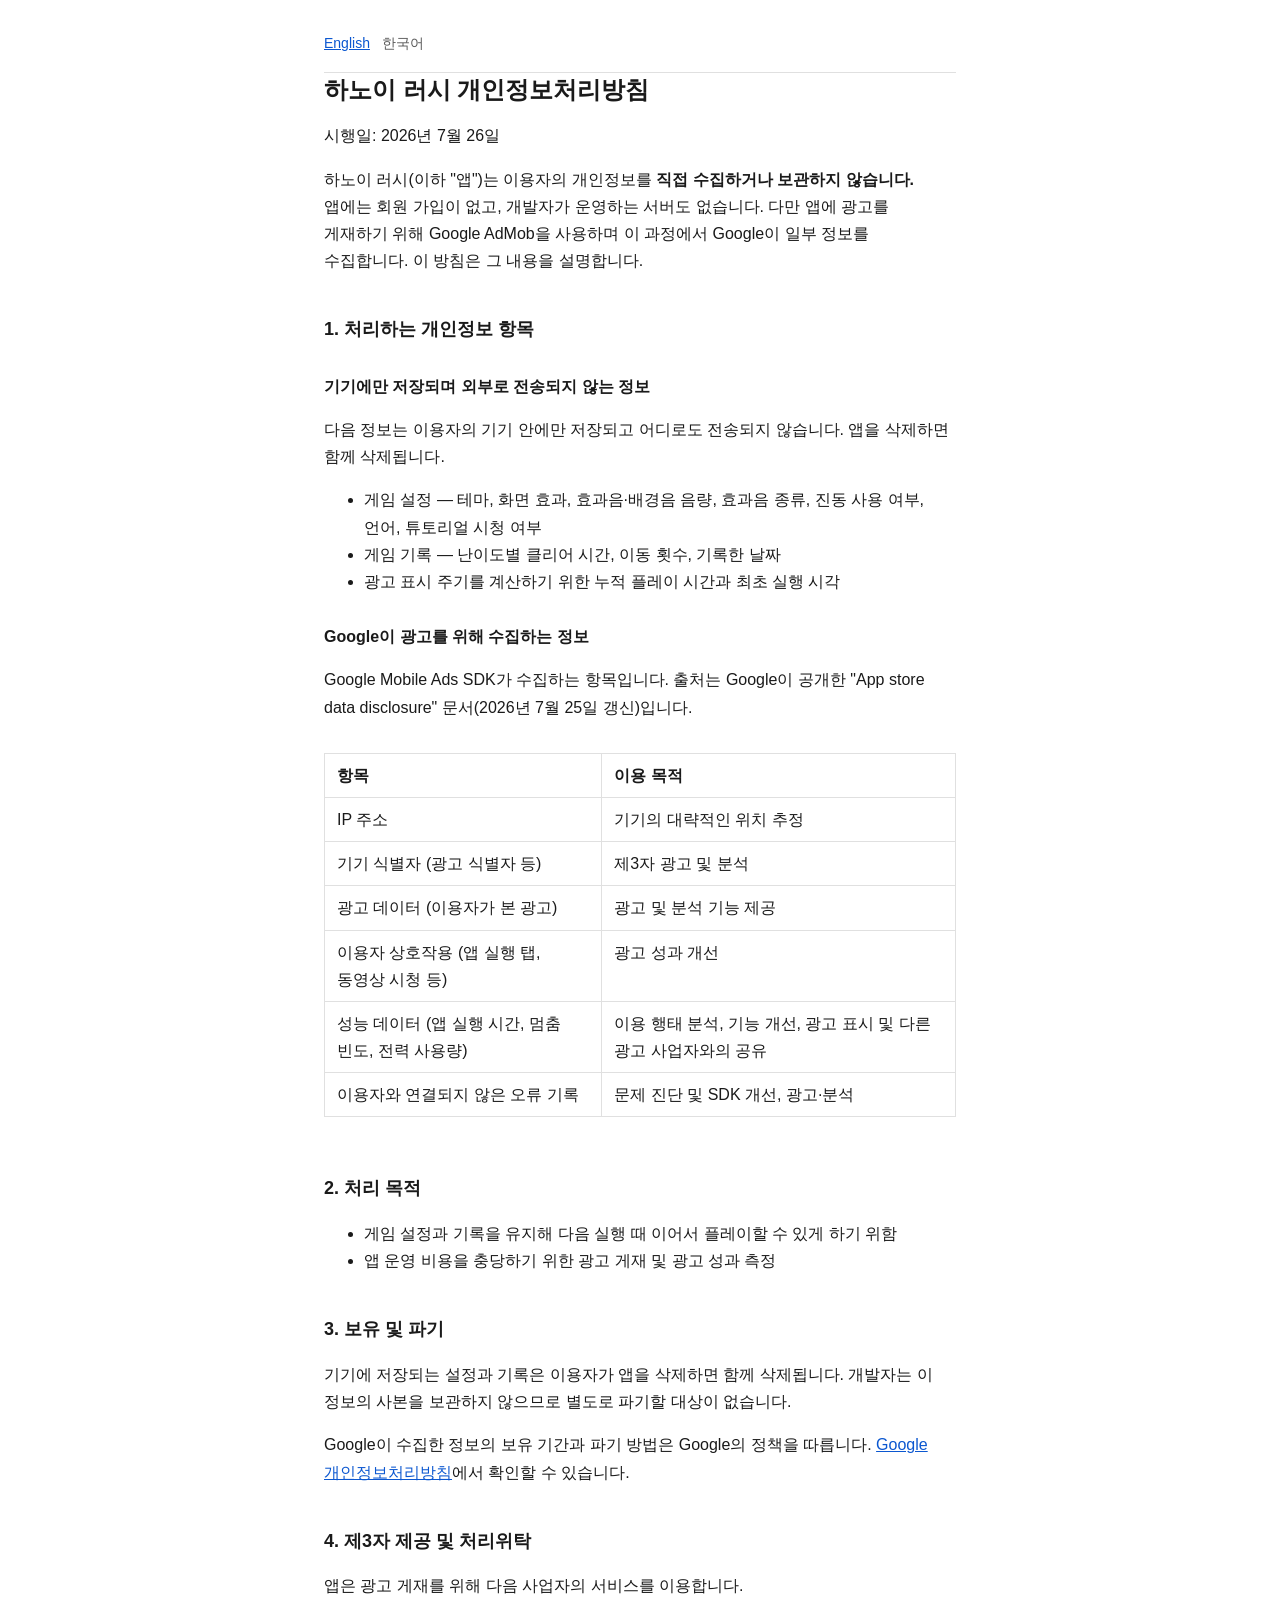
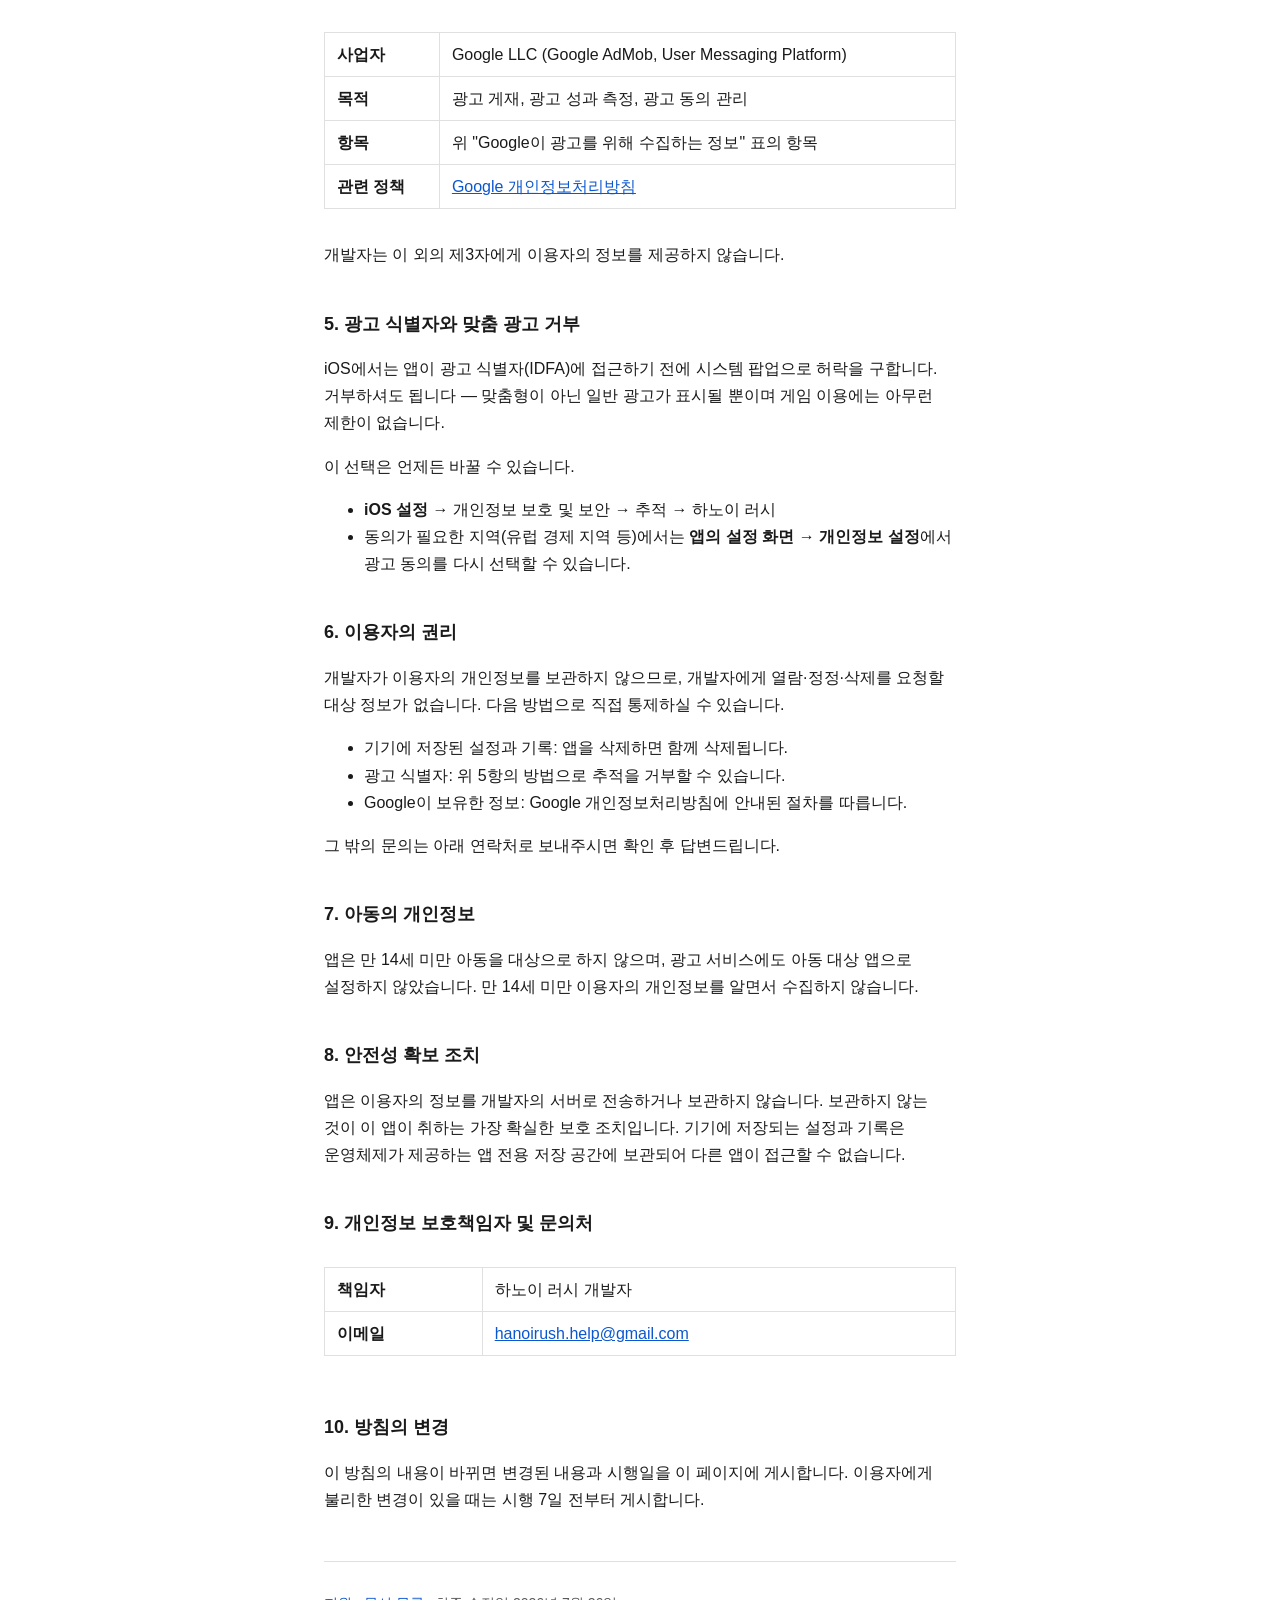
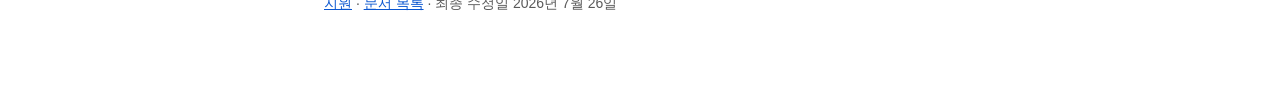
==== hanoi-rush/privacy/index.html @ 66e182ea "docs: 앱 공개 문서 사이트 — 하노이 러시 개인정보처리방침·지원 (한/영) 빌드 단계 없는 정적 HTML로 GitHub Pages에 게시한다. 하노이 러시 레포가 privat" ====
<!doctype html>
<html lang="ko">
<head>
<meta charset="utf-8">
<meta name="viewport" content="width=device-width, initial-scale=1">
<title>개인정보처리방침 — 하노이 러시</title>
<link rel="stylesheet" href="../../style.css">
<link rel="icon" href="data:,">
</head>
<body>
<nav>
<a href="en/">English</a>
<span aria-current="page">한국어</span>
</nav>

<h1>하노이 러시 개인정보처리방침</h1>
<p>시행일: 2026년 7월 26일</p>

<p>하노이 러시(이하 "앱")는 이용자의 개인정보를 <strong>직접 수집하거나 보관하지 않습니다.</strong> 앱에는 회원 가입이 없고, 개발자가 운영하는 서버도 없습니다. 다만 앱에 광고를 게재하기 위해 Google AdMob을 사용하며 이 과정에서 Google이 일부 정보를 수집합니다. 이 방침은 그 내용을 설명합니다.</p>

<h2>1. 처리하는 개인정보 항목</h2>

<h3>기기에만 저장되며 외부로 전송되지 않는 정보</h3>
<p>다음 정보는 이용자의 기기 안에만 저장되고 어디로도 전송되지 않습니다. 앱을 삭제하면 함께 삭제됩니다.</p>
<ul>
<li>게임 설정 — 테마, 화면 효과, 효과음·배경음 음량, 효과음 종류, 진동 사용 여부, 언어, 튜토리얼 시청 여부</li>
<li>게임 기록 — 난이도별 클리어 시간, 이동 횟수, 기록한 날짜</li>
<li>광고 표시 주기를 계산하기 위한 누적 플레이 시간과 최초 실행 시각</li>
</ul>

<h3>Google이 광고를 위해 수집하는 정보</h3>
<p>Google Mobile Ads SDK가 수집하는 항목입니다. 출처는 Google이 공개한 "App store data disclosure" 문서(2026년 7월 25일 갱신)입니다.</p>
<div class="table-scroll">
<table>
<thead>
<tr><th>항목</th><th>이용 목적</th></tr>
</thead>
<tbody>
<tr><td>IP 주소</td><td>기기의 대략적인 위치 추정</td></tr>
<tr><td>기기 식별자 (광고 식별자 등)</td><td>제3자 광고 및 분석</td></tr>
<tr><td>광고 데이터 (이용자가 본 광고)</td><td>광고 및 분석 기능 제공</td></tr>
<tr><td>이용자 상호작용 (앱 실행 탭, 동영상 시청 등)</td><td>광고 성과 개선</td></tr>
<tr><td>성능 데이터 (앱 실행 시간, 멈춤 빈도, 전력 사용량)</td><td>이용 행태 분석, 기능 개선, 광고 표시 및 다른 광고 사업자와의 공유</td></tr>
<tr><td>이용자와 연결되지 않은 오류 기록</td><td>문제 진단 및 SDK 개선, 광고·분석</td></tr>
</tbody>
</table>
</div>

<h2>2. 처리 목적</h2>
<ul>
<li>게임 설정과 기록을 유지해 다음 실행 때 이어서 플레이할 수 있게 하기 위함</li>
<li>앱 운영 비용을 충당하기 위한 광고 게재 및 광고 성과 측정</li>
</ul>

<h2>3. 보유 및 파기</h2>
<p>기기에 저장되는 설정과 기록은 이용자가 앱을 삭제하면 함께 삭제됩니다. 개발자는 이 정보의 사본을 보관하지 않으므로 별도로 파기할 대상이 없습니다.</p>
<p>Google이 수집한 정보의 보유 기간과 파기 방법은 Google의 정책을 따릅니다. <a href="https://policies.google.com/privacy" target="_blank" rel="noopener">Google 개인정보처리방침</a>에서 확인할 수 있습니다.</p>

<h2>4. 제3자 제공 및 처리위탁</h2>
<p>앱은 광고 게재를 위해 다음 사업자의 서비스를 이용합니다.</p>
<div class="table-scroll">
<table>
<tbody>
<tr><th>사업자</th><td>Google LLC (Google AdMob, User Messaging Platform)</td></tr>
<tr><th>목적</th><td>광고 게재, 광고 성과 측정, 광고 동의 관리</td></tr>
<tr><th>항목</th><td>위 "Google이 광고를 위해 수집하는 정보" 표의 항목</td></tr>
<tr><th>관련 정책</th><td><a href="https://policies.google.com/privacy" target="_blank" rel="noopener">Google 개인정보처리방침</a></td></tr>
</tbody>
</table>
</div>
<p>개발자는 이 외의 제3자에게 이용자의 정보를 제공하지 않습니다.</p>

<h2>5. 광고 식별자와 맞춤 광고 거부</h2>
<p>iOS에서는 앱이 광고 식별자(IDFA)에 접근하기 전에 시스템 팝업으로 허락을 구합니다. 거부하셔도 됩니다 — 맞춤형이 아닌 일반 광고가 표시될 뿐이며 게임 이용에는 아무런 제한이 없습니다.</p>
<p>이 선택은 언제든 바꿀 수 있습니다.</p>
<ul>
<li><strong>iOS 설정</strong> → 개인정보 보호 및 보안 → 추적 → 하노이 러시</li>
<li>동의가 필요한 지역(유럽 경제 지역 등)에서는 <strong>앱의 설정 화면 → 개인정보 설정</strong>에서 광고 동의를 다시 선택할 수 있습니다.</li>
</ul>

<h2>6. 이용자의 권리</h2>
<p>개발자가 이용자의 개인정보를 보관하지 않으므로, 개발자에게 열람·정정·삭제를 요청할 대상 정보가 없습니다. 다음 방법으로 직접 통제하실 수 있습니다.</p>
<ul>
<li>기기에 저장된 설정과 기록: 앱을 삭제하면 함께 삭제됩니다.</li>
<li>광고 식별자: 위 5항의 방법으로 추적을 거부할 수 있습니다.</li>
<li>Google이 보유한 정보: Google 개인정보처리방침에 안내된 절차를 따릅니다.</li>
</ul>
<p>그 밖의 문의는 아래 연락처로 보내주시면 확인 후 답변드립니다.</p>

<h2>7. 아동의 개인정보</h2>
<p>앱은 만 14세 미만 아동을 대상으로 하지 않으며, 광고 서비스에도 아동 대상 앱으로 설정하지 않았습니다. 만 14세 미만 이용자의 개인정보를 알면서 수집하지 않습니다.</p>

<h2>8. 안전성 확보 조치</h2>
<p>앱은 이용자의 정보를 개발자의 서버로 전송하거나 보관하지 않습니다. 보관하지 않는 것이 이 앱이 취하는 가장 확실한 보호 조치입니다. 기기에 저장되는 설정과 기록은 운영체제가 제공하는 앱 전용 저장 공간에 보관되어 다른 앱이 접근할 수 없습니다.</p>

<h2>9. 개인정보 보호책임자 및 문의처</h2>
<div class="table-scroll">
<table>
<tbody>
<tr><th>책임자</th><td>하노이 러시 개발자</td></tr>
<tr><th>이메일</th><td><a href="mailto:hanoirush.help@gmail.com">hanoirush.help@gmail.com</a></td></tr>
</tbody>
</table>
</div>

<h2>10. 방침의 변경</h2>
<p>이 방침의 내용이 바뀌면 변경된 내용과 시행일을 이 페이지에 게시합니다. 이용자에게 불리한 변경이 있을 때는 시행 7일 전부터 게시합니다.</p>

<footer>
<p><a href="../support/">지원</a> · <a href="../../">문서 목록</a> · 최종 수정일 2026년 7월 26일</p>
</footer>
</body>
</html>
---- style.css ----
/* 하노이 러시 공개 문서 공용 스타일.
   빌드 단계가 없으므로 이 파일 하나가 전 페이지의 유일한 스타일 출처다. */

:root {
  color-scheme: light dark;
  --bg: #ffffff;
  --fg: #1a1a1a;
  --muted: #5a5a5a;
  --rule: #e0e0e0;
  --link: #0b57d0;
}

/* 어두운 화면으로 여는 사람에게 흰 배경은 눈부시다. 심사자도 마찬가지다. */
@media (prefers-color-scheme: dark) {
  :root {
    --bg: #1a1a1a;
    --fg: #e8e8e8;
    --muted: #a0a0a0;
    --rule: #3a3a3a;
    --link: #7cacf8;
  }
}

* {
  box-sizing: border-box;
}

body {
  margin: 0 auto;
  padding: 2rem 1.25rem 4rem;
  max-width: 42rem; /* 한 줄이 너무 길면 눈이 다음 줄 첫머리를 놓친다 */
  background: var(--bg);
  color: var(--fg);
  font-family: -apple-system, BlinkMacSystemFont, "Segoe UI", "Noto Sans KR", sans-serif;
  line-height: 1.7;
  word-break: keep-all; /* 한국어는 어절 단위로 끊어야 읽힌다 */
}

h1 {
  margin: 0 0 0.25rem;
  font-size: 1.5rem;
  line-height: 1.4;
}

h2 {
  margin: 2.5rem 0 0.75rem;
  font-size: 1.125rem;
}

h3 {
  margin: 1.75rem 0 0.5rem;
  font-size: 1rem;
}

a {
  color: var(--link);
}

nav {
  display: flex;
  gap: 0.75rem;
  padding-bottom: 1rem;
  border-bottom: 1px solid var(--rule);
  font-size: 0.875rem;
}

nav [aria-current] {
  color: var(--muted);
}

footer {
  margin-top: 3rem;
  padding-top: 1rem;
  border-top: 1px solid var(--rule);
  color: var(--muted);
  font-size: 0.875rem;
}

table {
  width: 100%;
  margin: 1rem 0;
  border-collapse: collapse;
}

th,
td {
  padding: 0.5rem 0.75rem;
  border: 1px solid var(--rule);
  text-align: left;
  vertical-align: top;
}

/* 좁은 화면에서 표가 넘칠 때 본문 전체가 아니라 표만 가로로 스크롤시킨다.
   표에 따라 감싸고 말고를 판단하지 말고 **모든 <table>을 이 래퍼로 감싼다** — 어느 표가
   넘칠지는 문구를 고칠 때마다 달라진다. 실제로 문의처 표는 이메일 주소가 줄바꿈이 안 되는
   토큰이라 320px에서 이미 본문 폭을 넘었다.
   table 자체에 overflow-x를 걸지 않는 이유는 그러려면 display:block이 필요한데, 그러면
   스크린리더가 읽는 표 의미론이 깨지기 때문이다. */
.table-scroll {
  overflow-x: auto;
}
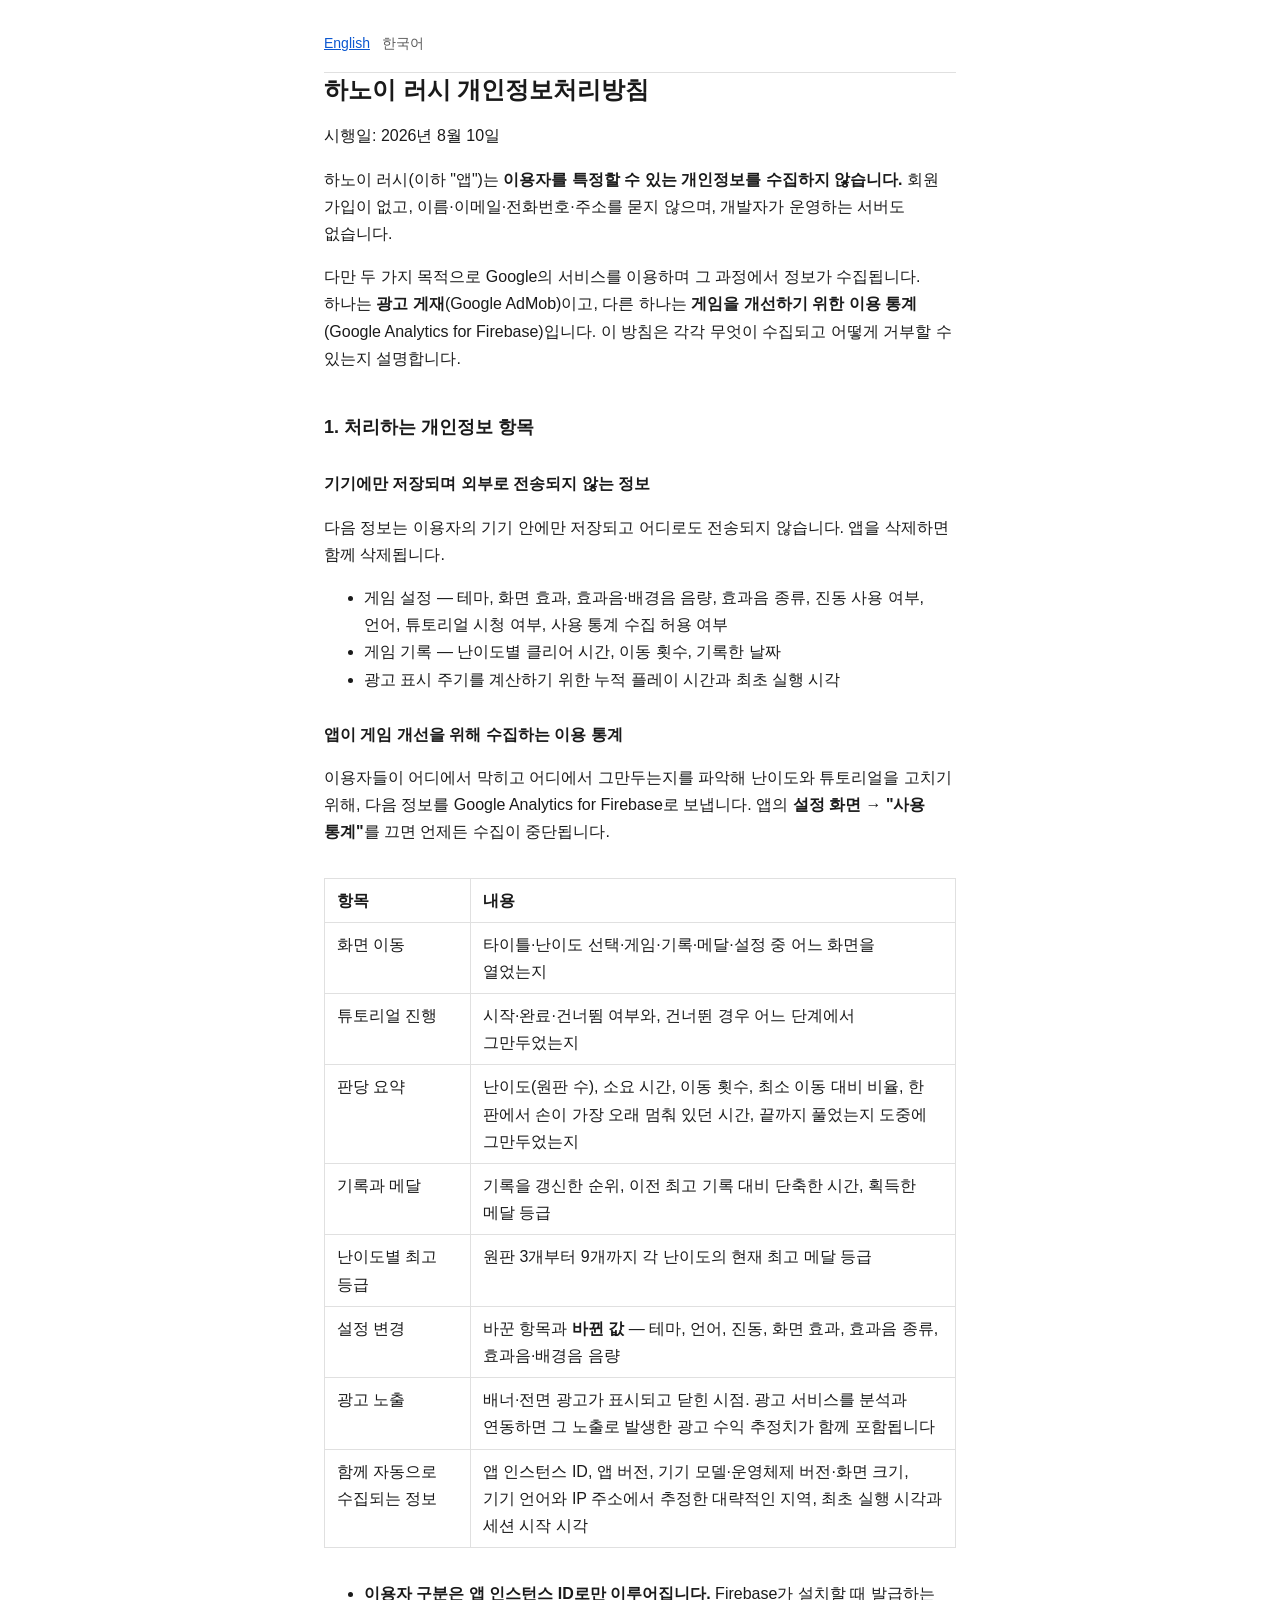
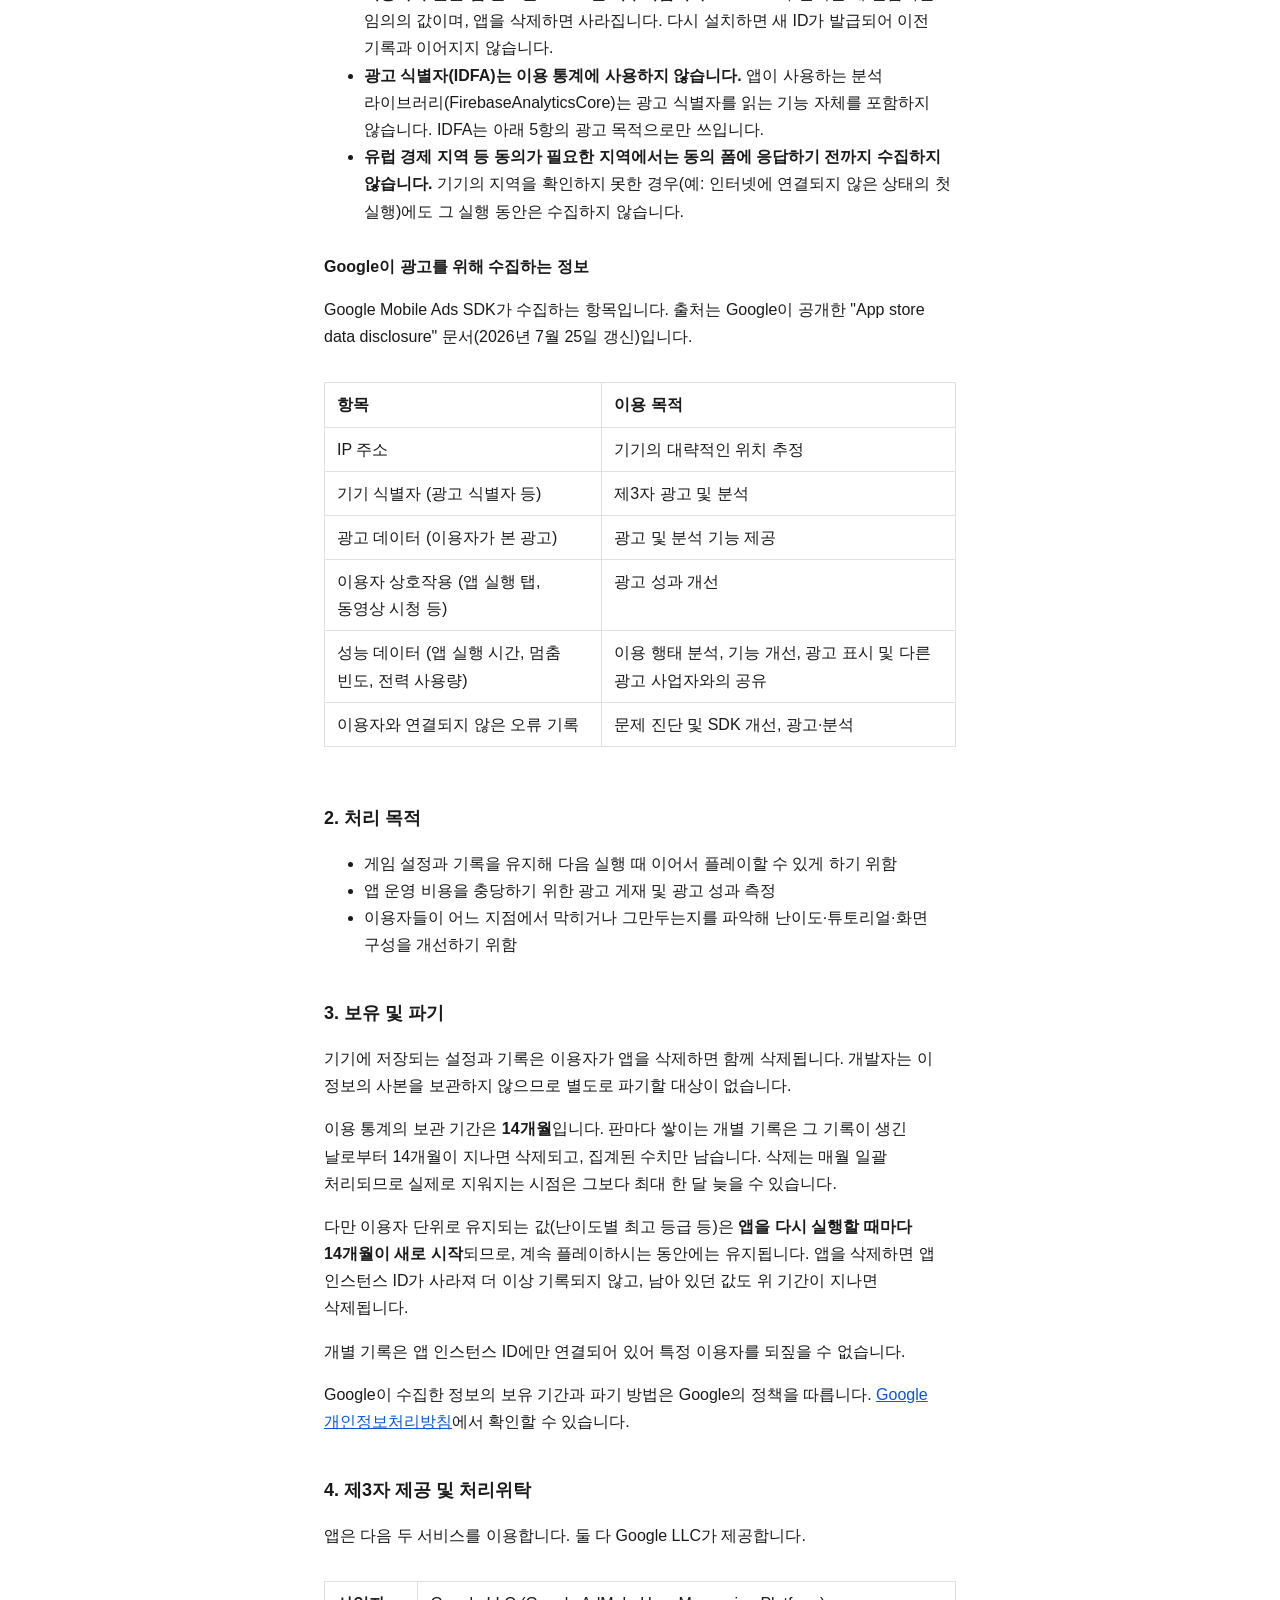
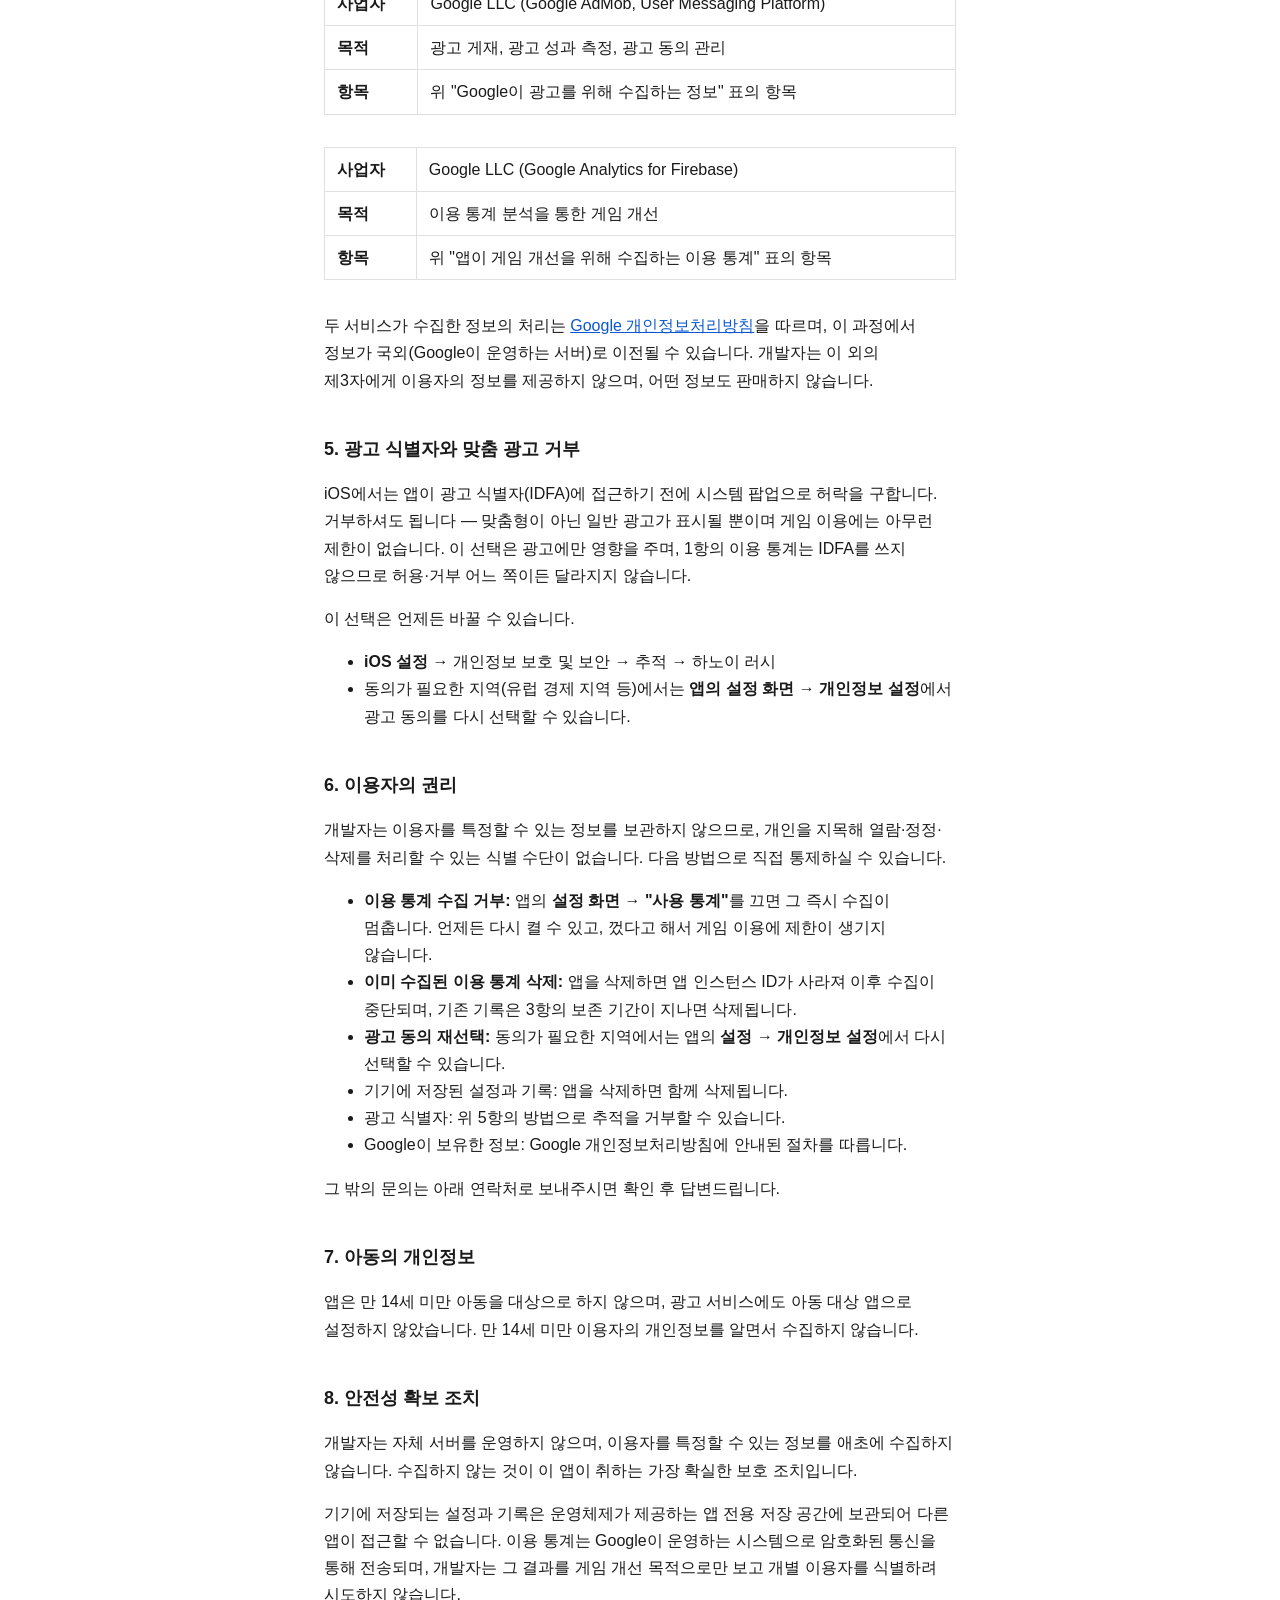
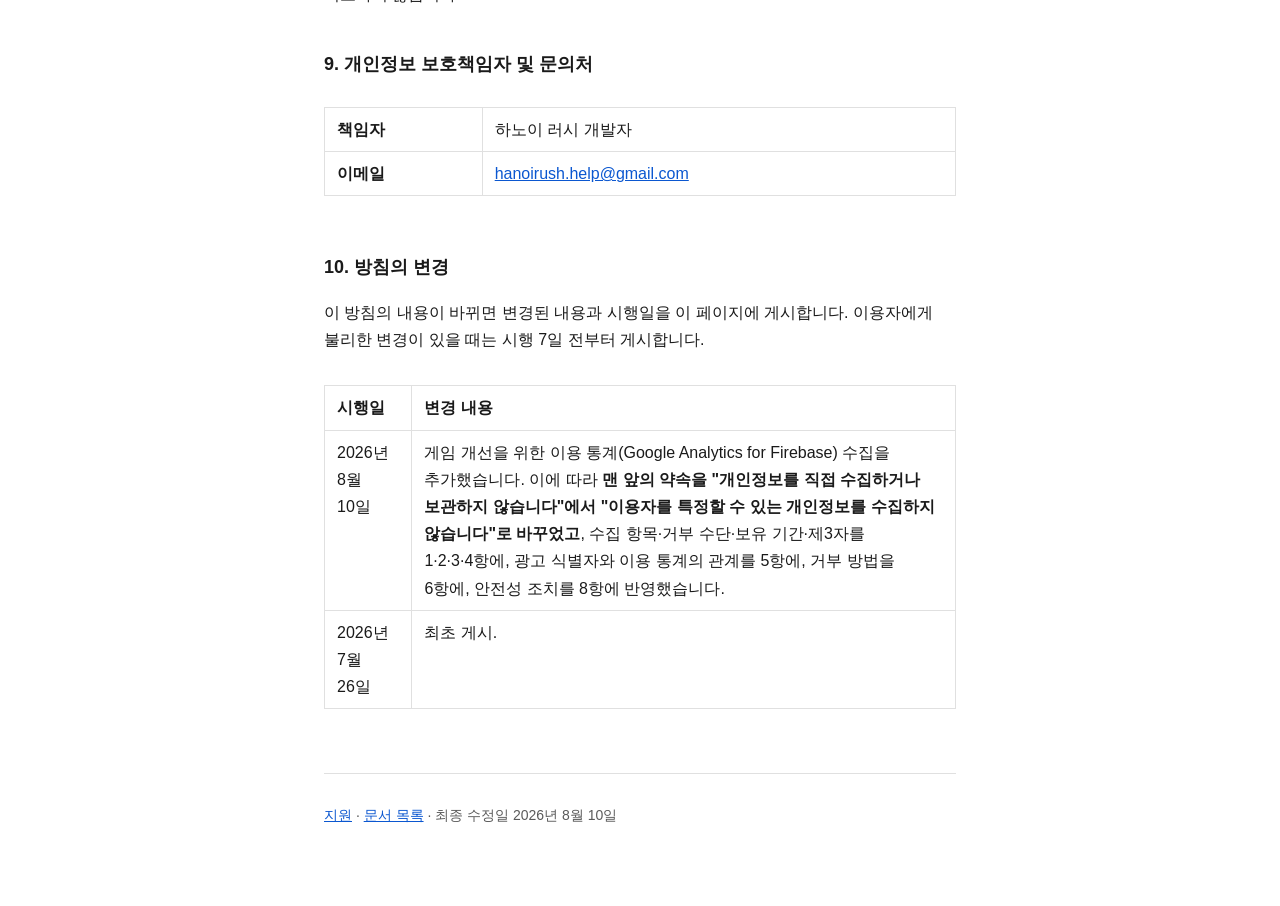
==== commit 5142f959: "docs: [HHA-91] 하노이 러시 방침에 Firebase Analytics 수집을 반영한다 (한/영) 로깅 추가는 수집 항목 추가라 방침의 대전제가 거짓이 됐다. "개인정보를" ====
--- a/hanoi-rush/privacy/index.html
+++ b/hanoi-rush/privacy/index.html
@@ -14,18 +14,45 @@
 </nav>
 
 <h1>하노이 러시 개인정보처리방침</h1>
-<p>시행일: 2026년 7월 26일</p>
+<p>시행일: 2026년 8월 10일</p>
 
-<p>하노이 러시(이하 "앱")는 이용자의 개인정보를 <strong>직접 수집하거나 보관하지 않습니다.</strong> 앱에는 회원 가입이 없고, 개발자가 운영하는 서버도 없습니다. 다만 앱에 광고를 게재하기 위해 Google AdMob을 사용하며 이 과정에서 Google이 일부 정보를 수집합니다. 이 방침은 그 내용을 설명합니다.</p>
+<p>하노이 러시(이하 "앱")는 <strong>이용자를 특정할 수 있는 개인정보를 수집하지 않습니다.</strong> 회원 가입이 없고, 이름·이메일·전화번호·주소를 묻지 않으며, 개발자가 운영하는 서버도 없습니다.</p>
+
+<p>다만 두 가지 목적으로 Google의 서비스를 이용하며 그 과정에서 정보가 수집됩니다. 하나는 <strong>광고 게재</strong>(Google AdMob)이고, 다른 하나는 <strong>게임을 개선하기 위한 이용 통계</strong>(Google Analytics for Firebase)입니다. 이 방침은 각각 무엇이 수집되고 어떻게 거부할 수 있는지 설명합니다.</p>
 
 <h2>1. 처리하는 개인정보 항목</h2>
 
 <h3>기기에만 저장되며 외부로 전송되지 않는 정보</h3>
 <p>다음 정보는 이용자의 기기 안에만 저장되고 어디로도 전송되지 않습니다. 앱을 삭제하면 함께 삭제됩니다.</p>
 <ul>
-<li>게임 설정 — 테마, 화면 효과, 효과음·배경음 음량, 효과음 종류, 진동 사용 여부, 언어, 튜토리얼 시청 여부</li>
+<li>게임 설정 — 테마, 화면 효과, 효과음·배경음 음량, 효과음 종류, 진동 사용 여부, 언어, 튜토리얼 시청 여부, 사용 통계 수집 허용 여부</li>
 <li>게임 기록 — 난이도별 클리어 시간, 이동 횟수, 기록한 날짜</li>
 <li>광고 표시 주기를 계산하기 위한 누적 플레이 시간과 최초 실행 시각</li>
+</ul>
+
+<h3>앱이 게임 개선을 위해 수집하는 이용 통계</h3>
+<p>이용자들이 어디에서 막히고 어디에서 그만두는지를 파악해 난이도와 튜토리얼을 고치기 위해, 다음 정보를 Google Analytics for Firebase로 보냅니다. 앱의 <strong>설정 화면 → "사용 통계"</strong>를 끄면 언제든 수집이 중단됩니다.</p>
+<div class="table-scroll">
+<table>
+<thead>
+<tr><th>항목</th><th>내용</th></tr>
+</thead>
+<tbody>
+<tr><td>화면 이동</td><td>타이틀·난이도 선택·게임·기록·메달·설정 중 어느 화면을 열었는지</td></tr>
+<tr><td>튜토리얼 진행</td><td>시작·완료·건너뜀 여부와, 건너뛴 경우 어느 단계에서 그만두었는지</td></tr>
+<tr><td>판당 요약</td><td>난이도(원판 수), 소요 시간, 이동 횟수, 최소 이동 대비 비율, 한 판에서 손이 가장 오래 멈춰 있던 시간, 끝까지 풀었는지 도중에 그만두었는지</td></tr>
+<tr><td>기록과 메달</td><td>기록을 갱신한 순위, 이전 최고 기록 대비 단축한 시간, 획득한 메달 등급</td></tr>
+<tr><td>난이도별 최고 등급</td><td>원판 3개부터 9개까지 각 난이도의 현재 최고 메달 등급</td></tr>
+<tr><td>설정 변경</td><td>바꾼 항목과 <strong>바뀐 값</strong> — 테마, 언어, 진동, 화면 효과, 효과음 종류, 효과음·배경음 음량</td></tr>
+<tr><td>광고 노출</td><td>배너·전면 광고가 표시되고 닫힌 시점. 광고 서비스를 분석과 연동하면 그 노출로 발생한 광고 수익 추정치가 함께 포함됩니다</td></tr>
+<tr><td>함께 자동으로 수집되는 정보</td><td>앱 인스턴스 ID, 앱 버전, 기기 모델·운영체제 버전·화면 크기, 기기 언어와 IP 주소에서 추정한 대략적인 지역, 최초 실행 시각과 세션 시작 시각</td></tr>
+</tbody>
+</table>
+</div>
+<ul>
+<li><strong>이용자 구분은 앱 인스턴스 ID로만 이루어집니다.</strong> Firebase가 설치할 때 발급하는 임의의 값이며, 앱을 삭제하면 사라집니다. 다시 설치하면 새 ID가 발급되어 이전 기록과 이어지지 않습니다.</li>
+<li><strong>광고 식별자(IDFA)는 이용 통계에 사용하지 않습니다.</strong> 앱이 사용하는 분석 라이브러리(FirebaseAnalyticsCore)는 광고 식별자를 읽는 기능 자체를 포함하지 않습니다. IDFA는 아래 5항의 광고 목적으로만 쓰입니다.</li>
+<li><strong>유럽 경제 지역 등 동의가 필요한 지역에서는 동의 폼에 응답하기 전까지 수집하지 않습니다.</strong> 기기의 지역을 확인하지 못한 경우(예: 인터넷에 연결되지 않은 상태의 첫 실행)에도 그 실행 동안은 수집하지 않습니다.</li>
 </ul>
 
 <h3>Google이 광고를 위해 수집하는 정보</h3>
@@ -50,28 +77,40 @@
 <ul>
 <li>게임 설정과 기록을 유지해 다음 실행 때 이어서 플레이할 수 있게 하기 위함</li>
 <li>앱 운영 비용을 충당하기 위한 광고 게재 및 광고 성과 측정</li>
+<li>이용자들이 어느 지점에서 막히거나 그만두는지를 파악해 난이도·튜토리얼·화면 구성을 개선하기 위함</li>
 </ul>
 
 <h2>3. 보유 및 파기</h2>
 <p>기기에 저장되는 설정과 기록은 이용자가 앱을 삭제하면 함께 삭제됩니다. 개발자는 이 정보의 사본을 보관하지 않으므로 별도로 파기할 대상이 없습니다.</p>
+<p>이용 통계의 보관 기간은 <strong>14개월</strong>입니다. 판마다 쌓이는 개별 기록은 그 기록이 생긴 날로부터 14개월이 지나면 삭제되고, 집계된 수치만 남습니다. 삭제는 매월 일괄 처리되므로 실제로 지워지는 시점은 그보다 최대 한 달 늦을 수 있습니다.</p>
+<p>다만 이용자 단위로 유지되는 값(난이도별 최고 등급 등)은 <strong>앱을 다시 실행할 때마다 14개월이 새로 시작</strong>되므로, 계속 플레이하시는 동안에는 유지됩니다. 앱을 삭제하면 앱 인스턴스 ID가 사라져 더 이상 기록되지 않고, 남아 있던 값도 위 기간이 지나면 삭제됩니다.</p>
+<p>개별 기록은 앱 인스턴스 ID에만 연결되어 있어 특정 이용자를 되짚을 수 없습니다.</p>
 <p>Google이 수집한 정보의 보유 기간과 파기 방법은 Google의 정책을 따릅니다. <a href="https://policies.google.com/privacy" target="_blank" rel="noopener">Google 개인정보처리방침</a>에서 확인할 수 있습니다.</p>
 
 <h2>4. 제3자 제공 및 처리위탁</h2>
-<p>앱은 광고 게재를 위해 다음 사업자의 서비스를 이용합니다.</p>
+<p>앱은 다음 두 서비스를 이용합니다. 둘 다 Google LLC가 제공합니다.</p>
 <div class="table-scroll">
 <table>
 <tbody>
 <tr><th>사업자</th><td>Google LLC (Google AdMob, User Messaging Platform)</td></tr>
 <tr><th>목적</th><td>광고 게재, 광고 성과 측정, 광고 동의 관리</td></tr>
 <tr><th>항목</th><td>위 "Google이 광고를 위해 수집하는 정보" 표의 항목</td></tr>
-<tr><th>관련 정책</th><td><a href="https://policies.google.com/privacy" target="_blank" rel="noopener">Google 개인정보처리방침</a></td></tr>
 </tbody>
 </table>
 </div>
-<p>개발자는 이 외의 제3자에게 이용자의 정보를 제공하지 않습니다.</p>
+<div class="table-scroll">
+<table>
+<tbody>
+<tr><th>사업자</th><td>Google LLC (Google Analytics for Firebase)</td></tr>
+<tr><th>목적</th><td>이용 통계 분석을 통한 게임 개선</td></tr>
+<tr><th>항목</th><td>위 "앱이 게임 개선을 위해 수집하는 이용 통계" 표의 항목</td></tr>
+</tbody>
+</table>
+</div>
+<p>두 서비스가 수집한 정보의 처리는 <a href="https://policies.google.com/privacy" target="_blank" rel="noopener">Google 개인정보처리방침</a>을 따르며, 이 과정에서 정보가 국외(Google이 운영하는 서버)로 이전될 수 있습니다. 개발자는 이 외의 제3자에게 이용자의 정보를 제공하지 않으며, 어떤 정보도 판매하지 않습니다.</p>
 
 <h2>5. 광고 식별자와 맞춤 광고 거부</h2>
-<p>iOS에서는 앱이 광고 식별자(IDFA)에 접근하기 전에 시스템 팝업으로 허락을 구합니다. 거부하셔도 됩니다 — 맞춤형이 아닌 일반 광고가 표시될 뿐이며 게임 이용에는 아무런 제한이 없습니다.</p>
+<p>iOS에서는 앱이 광고 식별자(IDFA)에 접근하기 전에 시스템 팝업으로 허락을 구합니다. 거부하셔도 됩니다 — 맞춤형이 아닌 일반 광고가 표시될 뿐이며 게임 이용에는 아무런 제한이 없습니다. 이 선택은 광고에만 영향을 주며, 1항의 이용 통계는 IDFA를 쓰지 않으므로 허용·거부 어느 쪽이든 달라지지 않습니다.</p>
 <p>이 선택은 언제든 바꿀 수 있습니다.</p>
 <ul>
 <li><strong>iOS 설정</strong> → 개인정보 보호 및 보안 → 추적 → 하노이 러시</li>
@@ -79,8 +118,11 @@
 </ul>
 
 <h2>6. 이용자의 권리</h2>
-<p>개발자가 이용자의 개인정보를 보관하지 않으므로, 개발자에게 열람·정정·삭제를 요청할 대상 정보가 없습니다. 다음 방법으로 직접 통제하실 수 있습니다.</p>
+<p>개발자는 이용자를 특정할 수 있는 정보를 보관하지 않으므로, 개인을 지목해 열람·정정·삭제를 처리할 수 있는 식별 수단이 없습니다. 다음 방법으로 직접 통제하실 수 있습니다.</p>
 <ul>
+<li><strong>이용 통계 수집 거부:</strong> 앱의 <strong>설정 화면 → "사용 통계"</strong>를 끄면 그 즉시 수집이 멈춥니다. 언제든 다시 켤 수 있고, 껐다고 해서 게임 이용에 제한이 생기지 않습니다.</li>
+<li><strong>이미 수집된 이용 통계 삭제:</strong> 앱을 삭제하면 앱 인스턴스 ID가 사라져 이후 수집이 중단되며, 기존 기록은 3항의 보존 기간이 지나면 삭제됩니다.</li>
+<li><strong>광고 동의 재선택:</strong> 동의가 필요한 지역에서는 앱의 <strong>설정 → 개인정보 설정</strong>에서 다시 선택할 수 있습니다.</li>
 <li>기기에 저장된 설정과 기록: 앱을 삭제하면 함께 삭제됩니다.</li>
 <li>광고 식별자: 위 5항의 방법으로 추적을 거부할 수 있습니다.</li>
 <li>Google이 보유한 정보: Google 개인정보처리방침에 안내된 절차를 따릅니다.</li>
@@ -91,7 +133,8 @@
 <p>앱은 만 14세 미만 아동을 대상으로 하지 않으며, 광고 서비스에도 아동 대상 앱으로 설정하지 않았습니다. 만 14세 미만 이용자의 개인정보를 알면서 수집하지 않습니다.</p>
 
 <h2>8. 안전성 확보 조치</h2>
-<p>앱은 이용자의 정보를 개발자의 서버로 전송하거나 보관하지 않습니다. 보관하지 않는 것이 이 앱이 취하는 가장 확실한 보호 조치입니다. 기기에 저장되는 설정과 기록은 운영체제가 제공하는 앱 전용 저장 공간에 보관되어 다른 앱이 접근할 수 없습니다.</p>
+<p>개발자는 자체 서버를 운영하지 않으며, 이용자를 특정할 수 있는 정보를 애초에 수집하지 않습니다. 수집하지 않는 것이 이 앱이 취하는 가장 확실한 보호 조치입니다.</p>
+<p>기기에 저장되는 설정과 기록은 운영체제가 제공하는 앱 전용 저장 공간에 보관되어 다른 앱이 접근할 수 없습니다. 이용 통계는 Google이 운영하는 시스템으로 암호화된 통신을 통해 전송되며, 개발자는 그 결과를 게임 개선 목적으로만 보고 개별 이용자를 식별하려 시도하지 않습니다.</p>
 
 <h2>9. 개인정보 보호책임자 및 문의처</h2>
 <div class="table-scroll">
@@ -105,9 +148,20 @@
 
 <h2>10. 방침의 변경</h2>
 <p>이 방침의 내용이 바뀌면 변경된 내용과 시행일을 이 페이지에 게시합니다. 이용자에게 불리한 변경이 있을 때는 시행 7일 전부터 게시합니다.</p>
+<div class="table-scroll">
+<table>
+<thead>
+<tr><th>시행일</th><th>변경 내용</th></tr>
+</thead>
+<tbody>
+<tr><td>2026년 8월 10일</td><td>게임 개선을 위한 이용 통계(Google Analytics for Firebase) 수집을 추가했습니다. 이에 따라 <strong>맨 앞의 약속을 "개인정보를 직접 수집하거나 보관하지 않습니다"에서 "이용자를 특정할 수 있는 개인정보를 수집하지 않습니다"로 바꾸었고</strong>, 수집 항목·거부 수단·보유 기간·제3자를 1·2·3·4항에, 광고 식별자와 이용 통계의 관계를 5항에, 거부 방법을 6항에, 안전성 조치를 8항에 반영했습니다.</td></tr>
+<tr><td>2026년 7월 26일</td><td>최초 게시.</td></tr>
+</tbody>
+</table>
+</div>
 
 <footer>
-<p><a href="../support/">지원</a> · <a href="../../">문서 목록</a> · 최종 수정일 2026년 7월 26일</p>
+<p><a href="../support/">지원</a> · <a href="../../">문서 목록</a> · 최종 수정일 2026년 8월 10일</p>
 </footer>
 </body>
 </html>
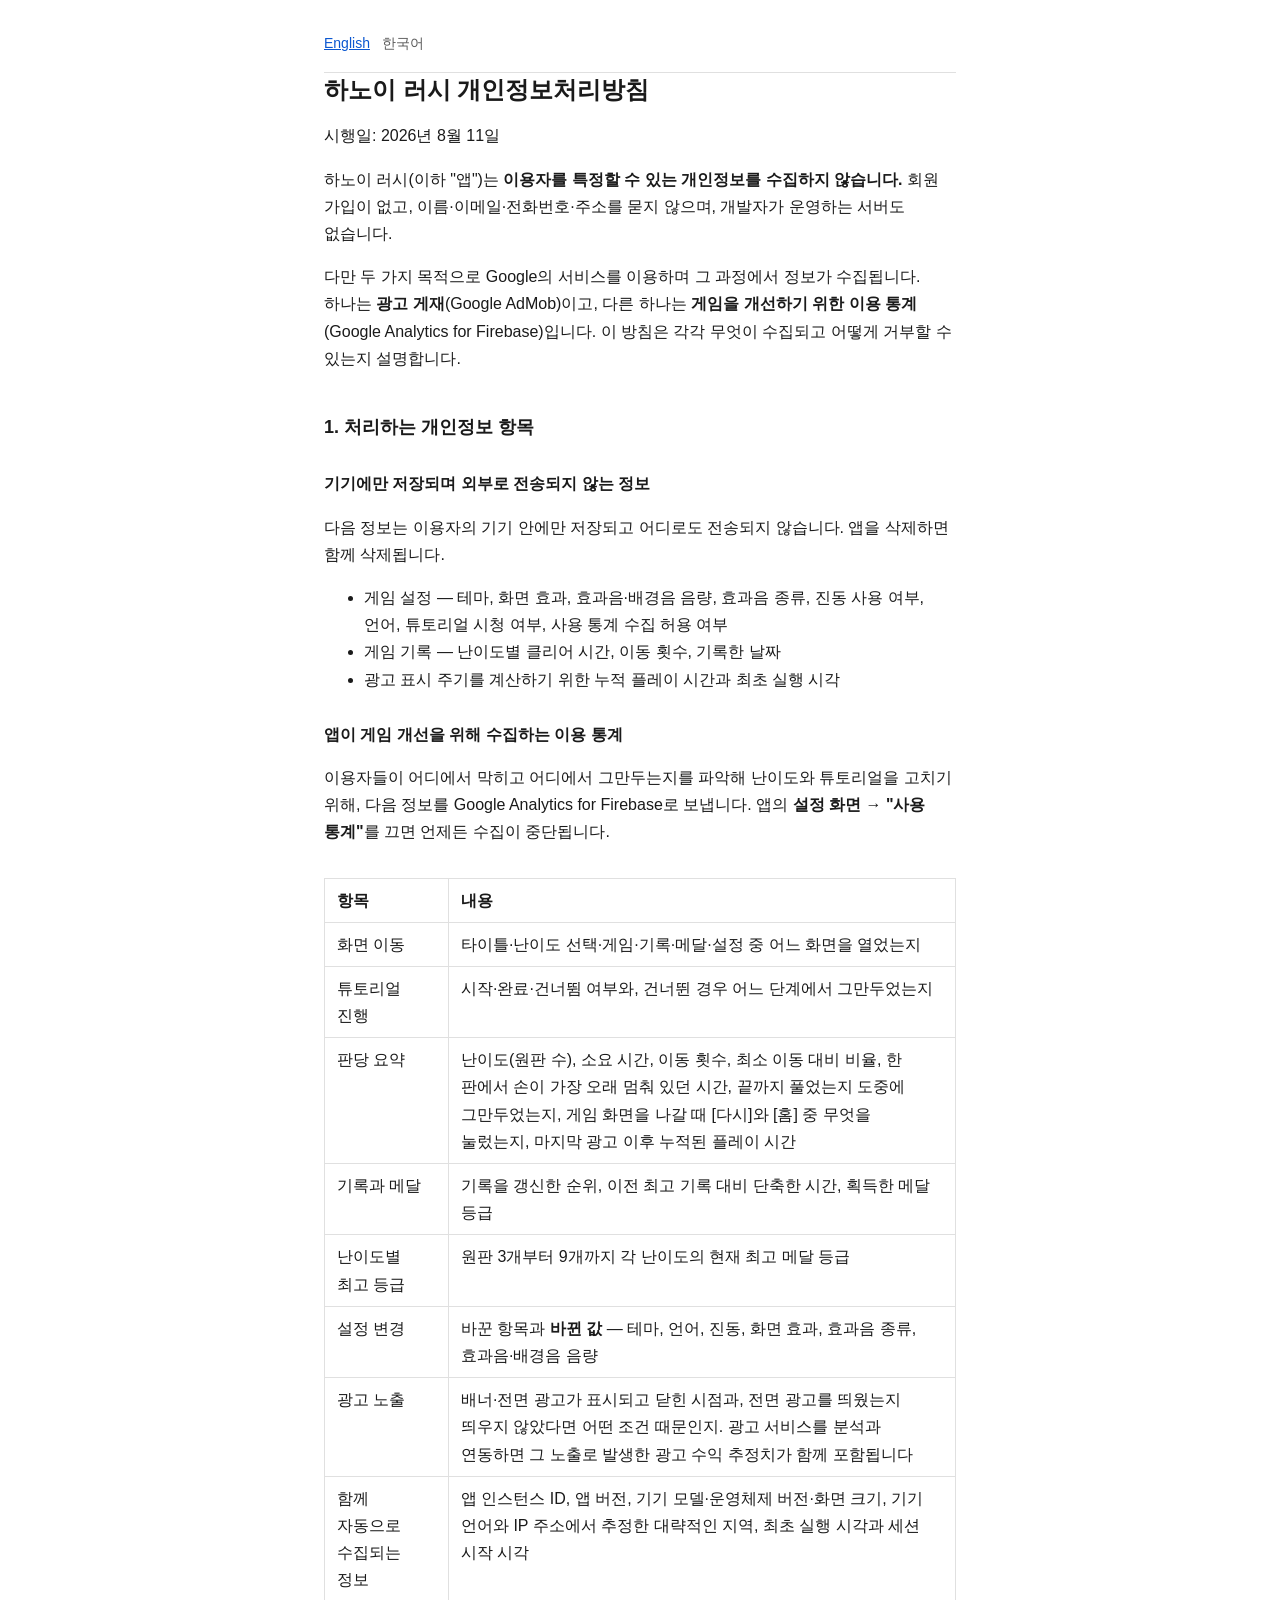
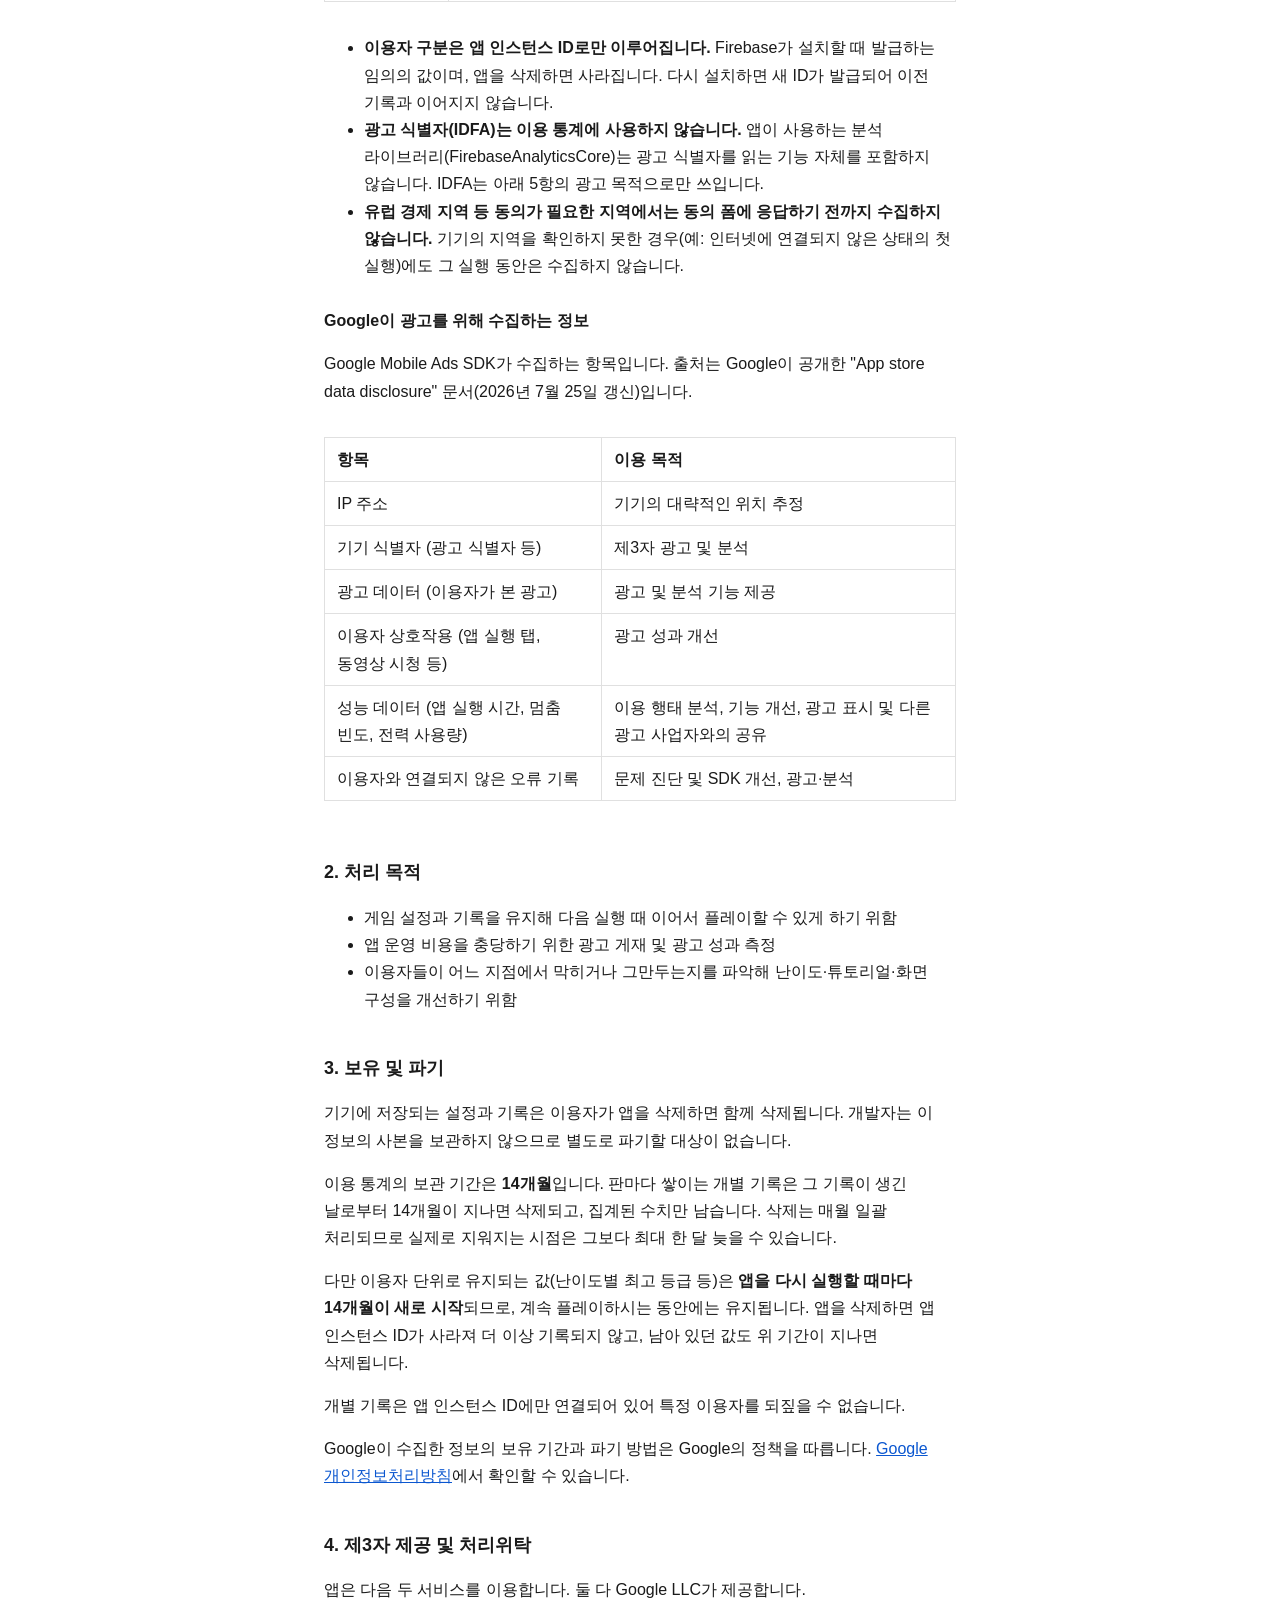
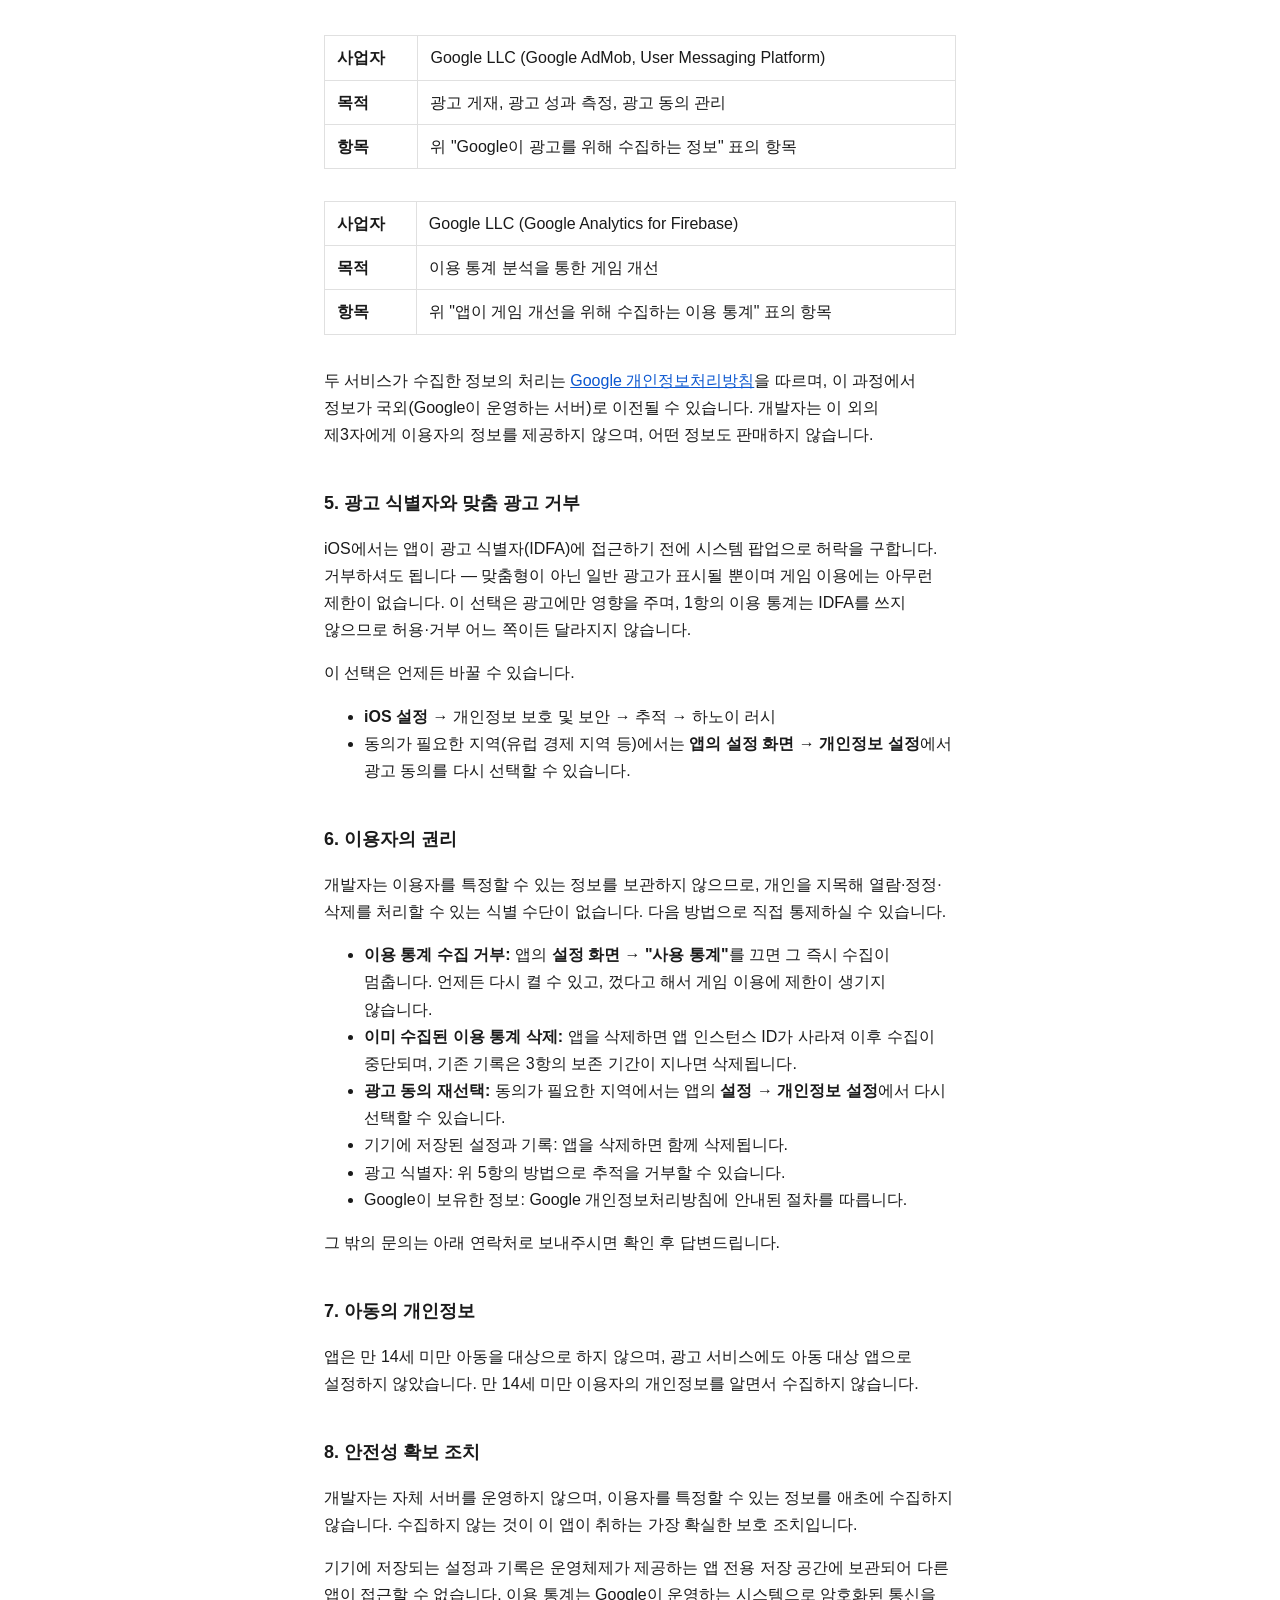
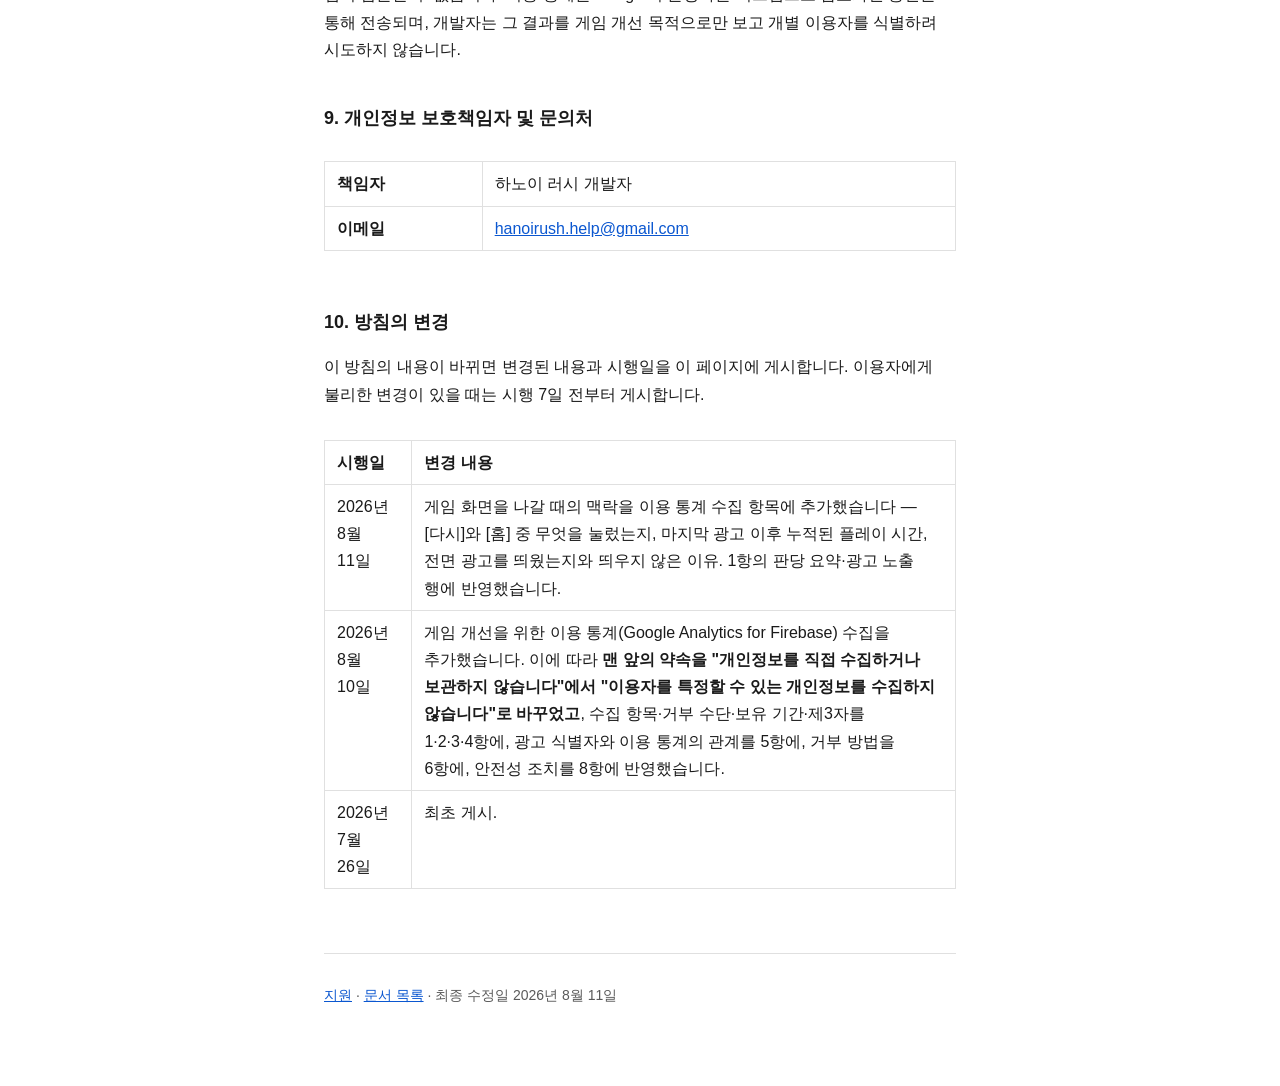
==== commit c40c374b: "하노이 러시 방침: 게임 화면 이탈 맥락을 수집 항목에 추가" ====
--- a/hanoi-rush/privacy/index.html
+++ b/hanoi-rush/privacy/index.html
@@ -14,7 +14,7 @@
 </nav>
 
 <h1>하노이 러시 개인정보처리방침</h1>
-<p>시행일: 2026년 8월 10일</p>
+<p>시행일: 2026년 8월 11일</p>
 
 <p>하노이 러시(이하 "앱")는 <strong>이용자를 특정할 수 있는 개인정보를 수집하지 않습니다.</strong> 회원 가입이 없고, 이름·이메일·전화번호·주소를 묻지 않으며, 개발자가 운영하는 서버도 없습니다.</p>
 
@@ -40,11 +40,11 @@
 <tbody>
 <tr><td>화면 이동</td><td>타이틀·난이도 선택·게임·기록·메달·설정 중 어느 화면을 열었는지</td></tr>
 <tr><td>튜토리얼 진행</td><td>시작·완료·건너뜀 여부와, 건너뛴 경우 어느 단계에서 그만두었는지</td></tr>
-<tr><td>판당 요약</td><td>난이도(원판 수), 소요 시간, 이동 횟수, 최소 이동 대비 비율, 한 판에서 손이 가장 오래 멈춰 있던 시간, 끝까지 풀었는지 도중에 그만두었는지</td></tr>
+<tr><td>판당 요약</td><td>난이도(원판 수), 소요 시간, 이동 횟수, 최소 이동 대비 비율, 한 판에서 손이 가장 오래 멈춰 있던 시간, 끝까지 풀었는지 도중에 그만두었는지, 게임 화면을 나갈 때 [다시]와 [홈] 중 무엇을 눌렀는지, 마지막 광고 이후 누적된 플레이 시간</td></tr>
 <tr><td>기록과 메달</td><td>기록을 갱신한 순위, 이전 최고 기록 대비 단축한 시간, 획득한 메달 등급</td></tr>
 <tr><td>난이도별 최고 등급</td><td>원판 3개부터 9개까지 각 난이도의 현재 최고 메달 등급</td></tr>
 <tr><td>설정 변경</td><td>바꾼 항목과 <strong>바뀐 값</strong> — 테마, 언어, 진동, 화면 효과, 효과음 종류, 효과음·배경음 음량</td></tr>
-<tr><td>광고 노출</td><td>배너·전면 광고가 표시되고 닫힌 시점. 광고 서비스를 분석과 연동하면 그 노출로 발생한 광고 수익 추정치가 함께 포함됩니다</td></tr>
+<tr><td>광고 노출</td><td>배너·전면 광고가 표시되고 닫힌 시점과, 전면 광고를 띄웠는지 띄우지 않았다면 어떤 조건 때문인지. 광고 서비스를 분석과 연동하면 그 노출로 발생한 광고 수익 추정치가 함께 포함됩니다</td></tr>
 <tr><td>함께 자동으로 수집되는 정보</td><td>앱 인스턴스 ID, 앱 버전, 기기 모델·운영체제 버전·화면 크기, 기기 언어와 IP 주소에서 추정한 대략적인 지역, 최초 실행 시각과 세션 시작 시각</td></tr>
 </tbody>
 </table>
@@ -154,6 +154,7 @@
 <tr><th>시행일</th><th>변경 내용</th></tr>
 </thead>
 <tbody>
+<tr><td>2026년 8월 11일</td><td>게임 화면을 나갈 때의 맥락을 이용 통계 수집 항목에 추가했습니다 — [다시]와 [홈] 중 무엇을 눌렀는지, 마지막 광고 이후 누적된 플레이 시간, 전면 광고를 띄웠는지와 띄우지 않은 이유. 1항의 판당 요약·광고 노출 행에 반영했습니다.</td></tr>
 <tr><td>2026년 8월 10일</td><td>게임 개선을 위한 이용 통계(Google Analytics for Firebase) 수집을 추가했습니다. 이에 따라 <strong>맨 앞의 약속을 "개인정보를 직접 수집하거나 보관하지 않습니다"에서 "이용자를 특정할 수 있는 개인정보를 수집하지 않습니다"로 바꾸었고</strong>, 수집 항목·거부 수단·보유 기간·제3자를 1·2·3·4항에, 광고 식별자와 이용 통계의 관계를 5항에, 거부 방법을 6항에, 안전성 조치를 8항에 반영했습니다.</td></tr>
 <tr><td>2026년 7월 26일</td><td>최초 게시.</td></tr>
 </tbody>
@@ -161,7 +162,7 @@
 </div>
 
 <footer>
-<p><a href="../support/">지원</a> · <a href="../../">문서 목록</a> · 최종 수정일 2026년 8월 10일</p>
+<p><a href="../support/">지원</a> · <a href="../../">문서 목록</a> · 최종 수정일 2026년 8월 11일</p>
 </footer>
 </body>
 </html>
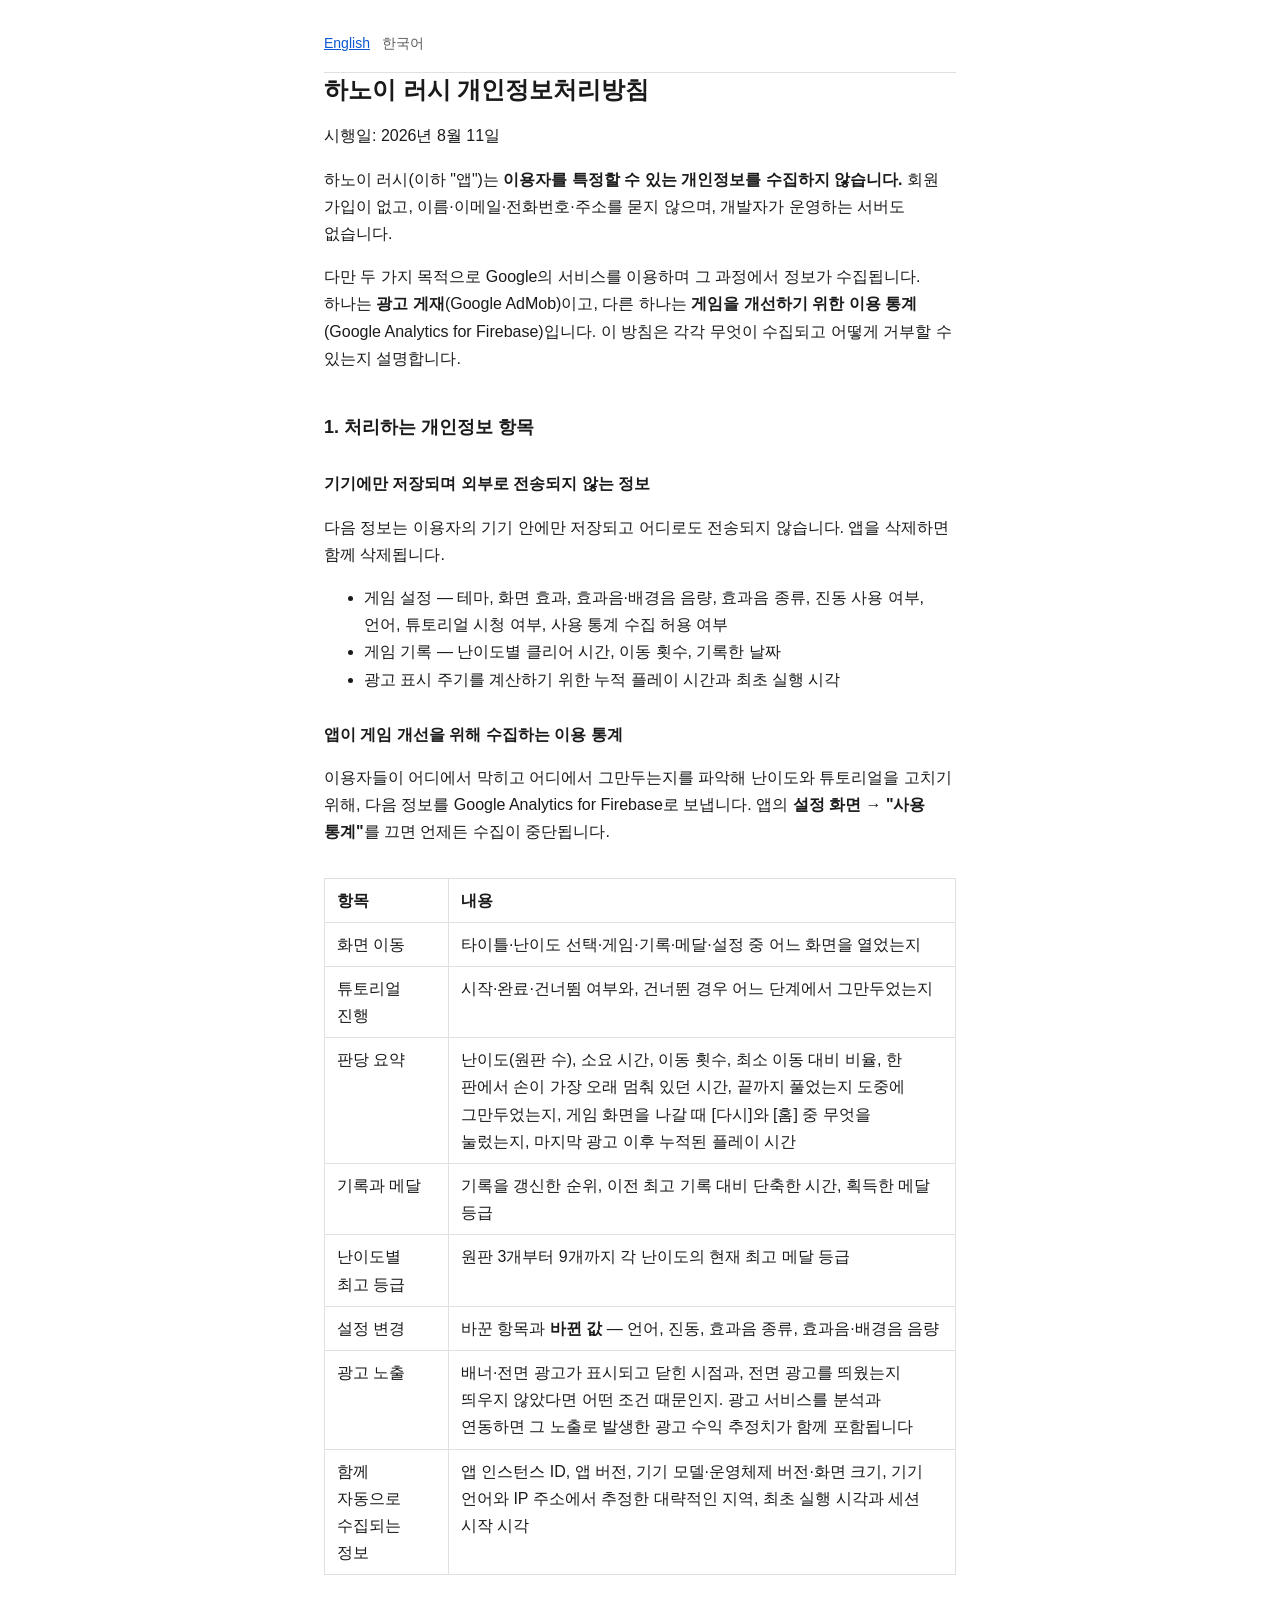
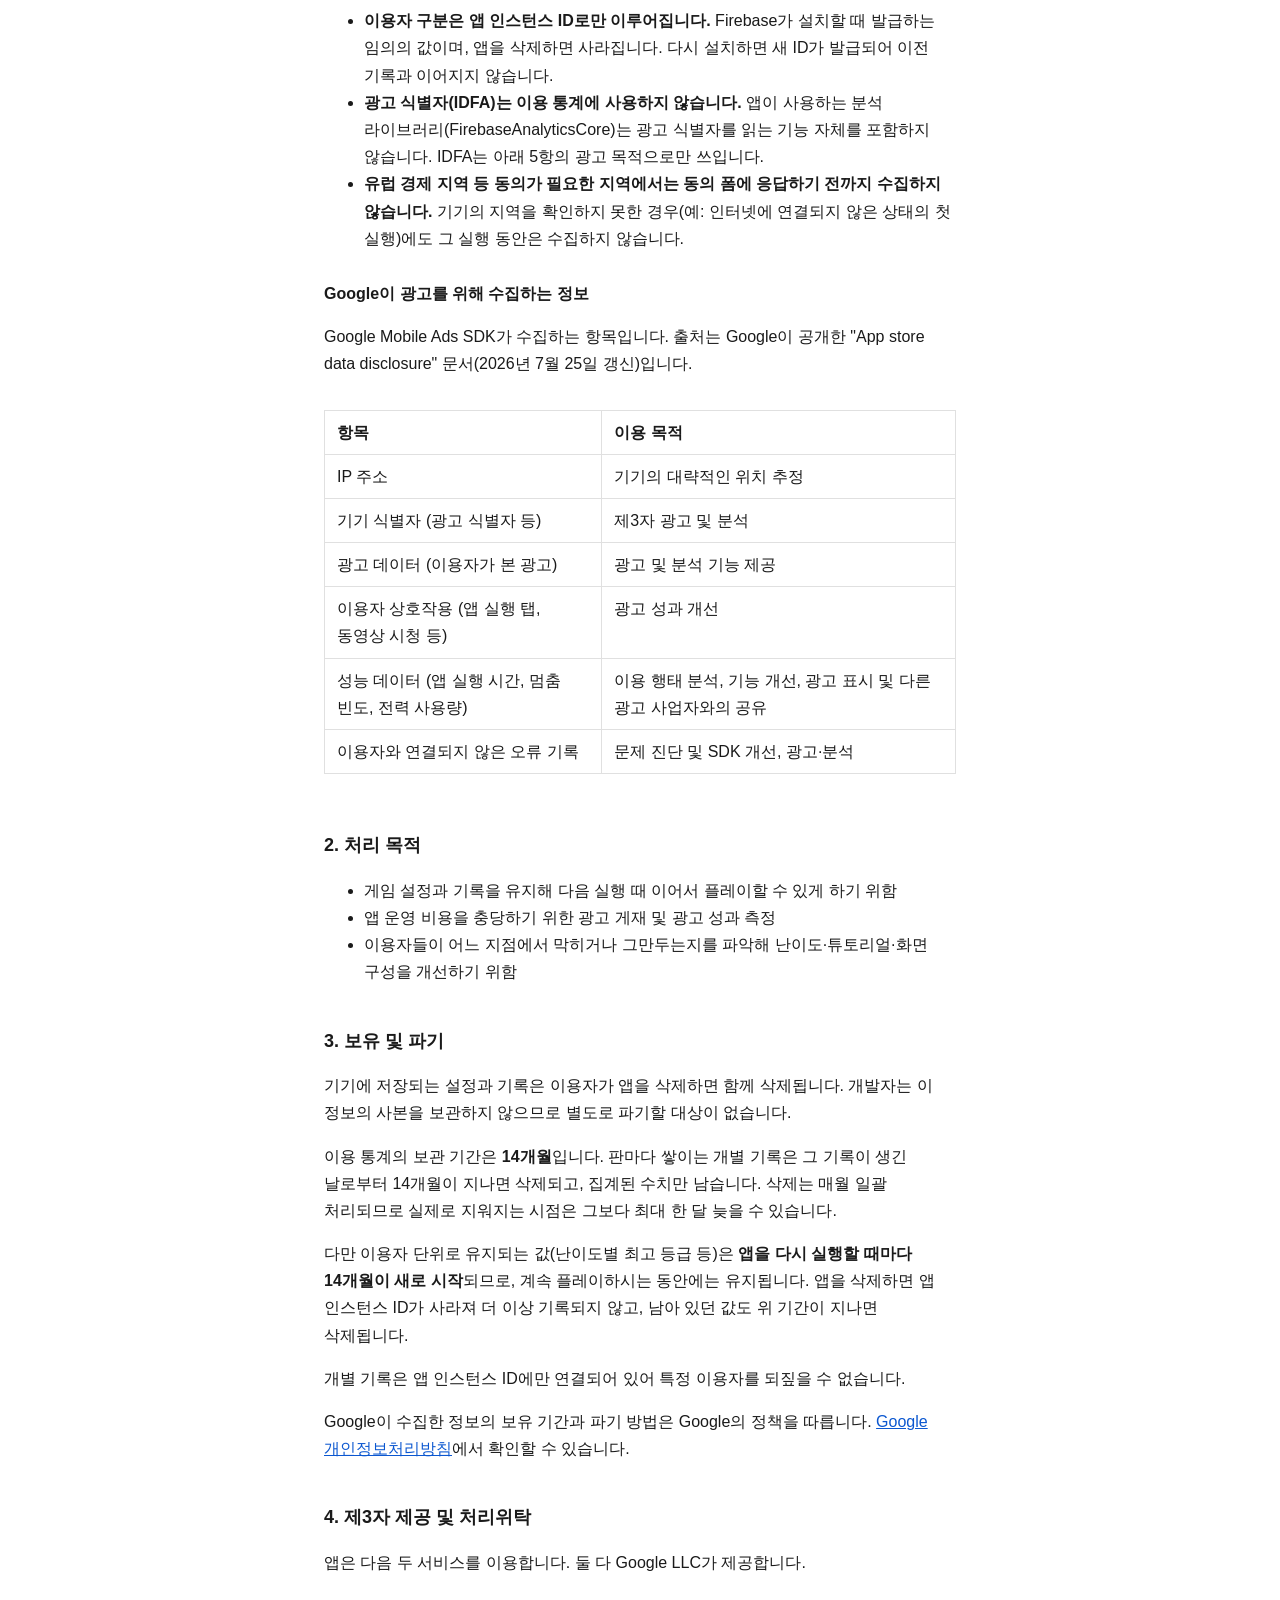
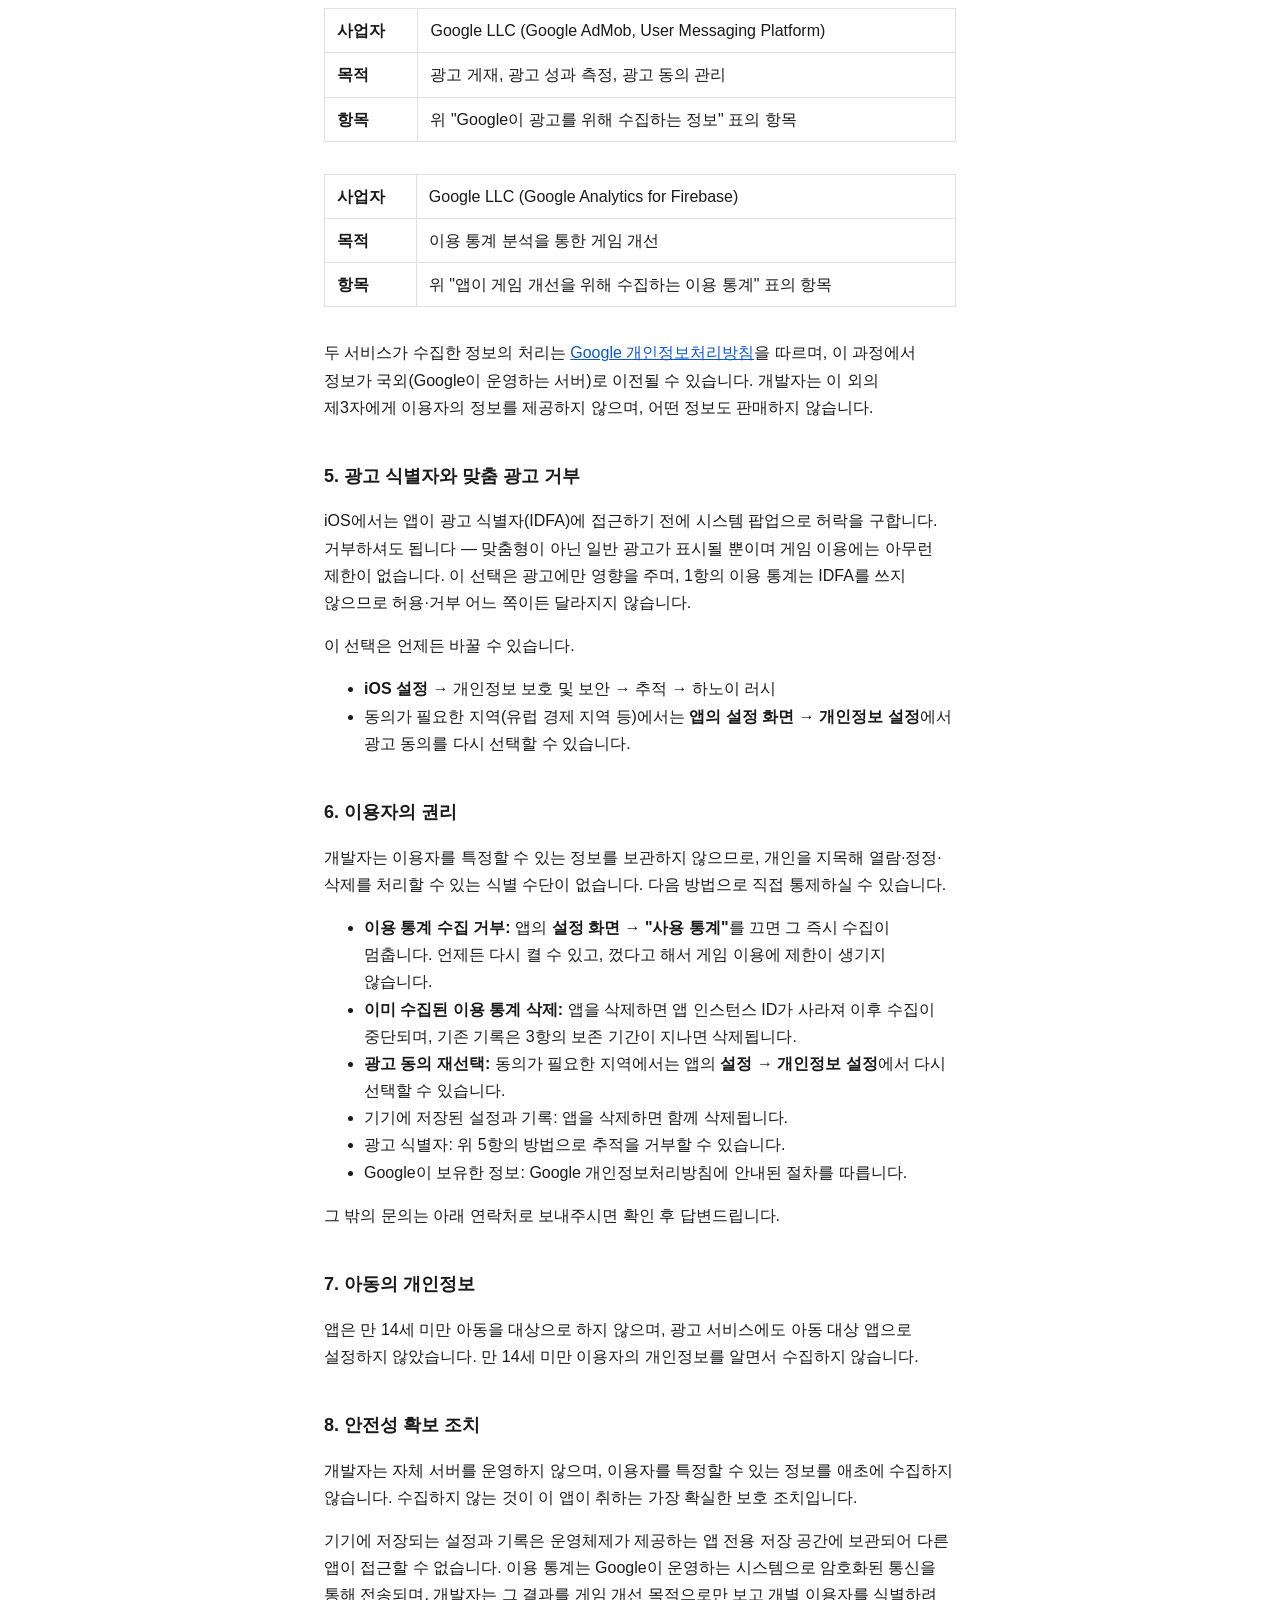
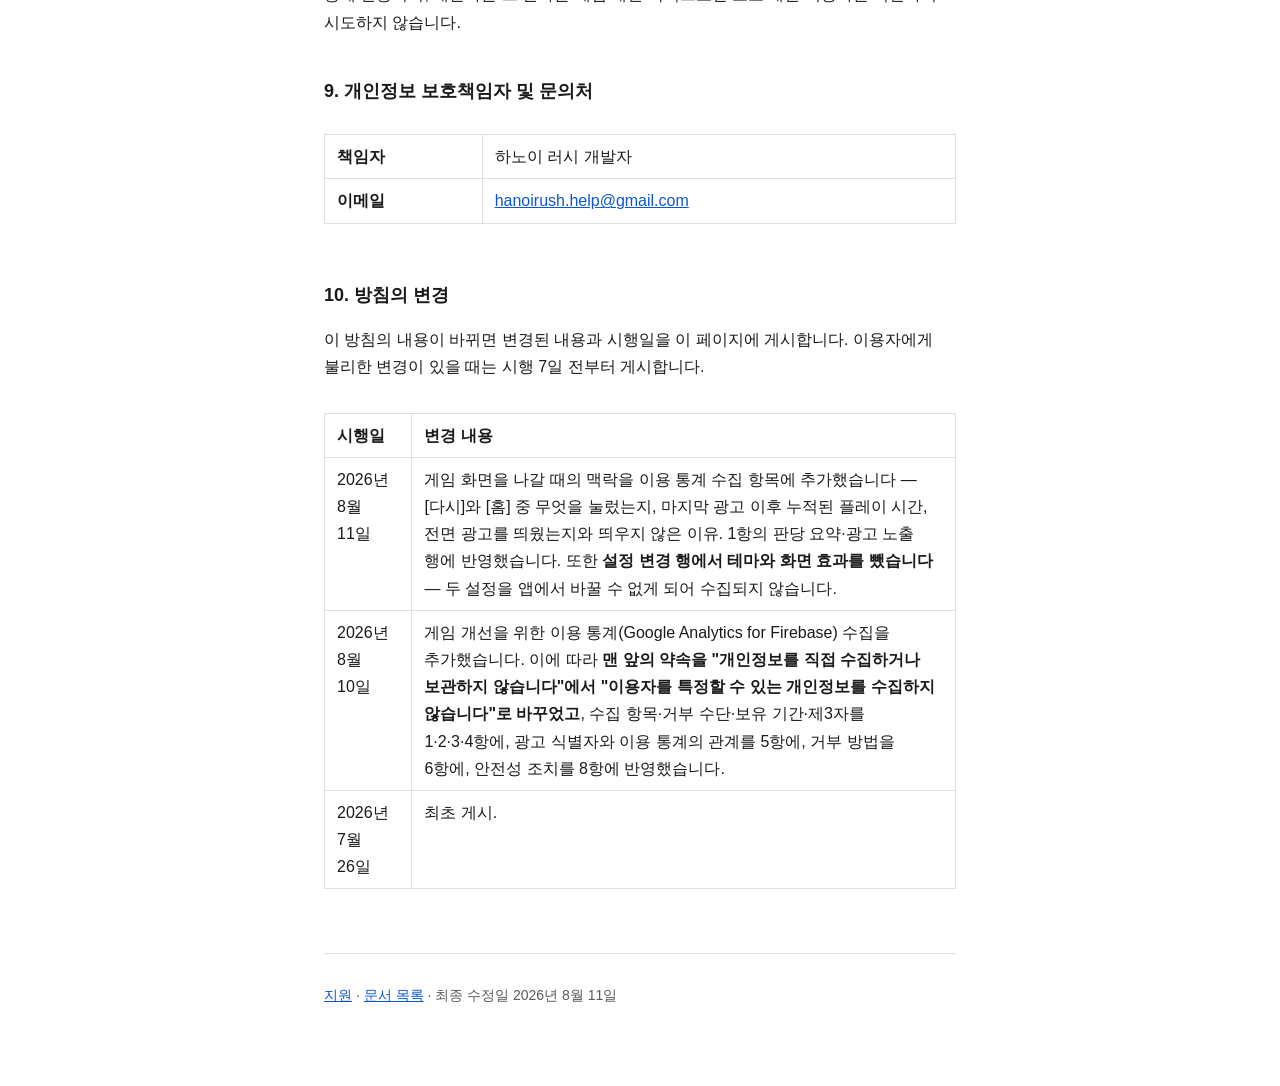
==== commit b0b414c6: "docs: [HHA-96] 방침의 설정 변경 항목에서 테마·화면 효과를 뺀다 (한/영) 앱이 두 설정의 변경을 더는 Analytics로 보내지 않는다 — HHA-96이 테마·연출 " ====
--- a/hanoi-rush/privacy/index.html
+++ b/hanoi-rush/privacy/index.html
@@ -43,7 +43,7 @@
 <tr><td>판당 요약</td><td>난이도(원판 수), 소요 시간, 이동 횟수, 최소 이동 대비 비율, 한 판에서 손이 가장 오래 멈춰 있던 시간, 끝까지 풀었는지 도중에 그만두었는지, 게임 화면을 나갈 때 [다시]와 [홈] 중 무엇을 눌렀는지, 마지막 광고 이후 누적된 플레이 시간</td></tr>
 <tr><td>기록과 메달</td><td>기록을 갱신한 순위, 이전 최고 기록 대비 단축한 시간, 획득한 메달 등급</td></tr>
 <tr><td>난이도별 최고 등급</td><td>원판 3개부터 9개까지 각 난이도의 현재 최고 메달 등급</td></tr>
-<tr><td>설정 변경</td><td>바꾼 항목과 <strong>바뀐 값</strong> — 테마, 언어, 진동, 화면 효과, 효과음 종류, 효과음·배경음 음량</td></tr>
+<tr><td>설정 변경</td><td>바꾼 항목과 <strong>바뀐 값</strong> — 언어, 진동, 효과음 종류, 효과음·배경음 음량</td></tr>
 <tr><td>광고 노출</td><td>배너·전면 광고가 표시되고 닫힌 시점과, 전면 광고를 띄웠는지 띄우지 않았다면 어떤 조건 때문인지. 광고 서비스를 분석과 연동하면 그 노출로 발생한 광고 수익 추정치가 함께 포함됩니다</td></tr>
 <tr><td>함께 자동으로 수집되는 정보</td><td>앱 인스턴스 ID, 앱 버전, 기기 모델·운영체제 버전·화면 크기, 기기 언어와 IP 주소에서 추정한 대략적인 지역, 최초 실행 시각과 세션 시작 시각</td></tr>
 </tbody>
@@ -154,7 +154,7 @@
 <tr><th>시행일</th><th>변경 내용</th></tr>
 </thead>
 <tbody>
-<tr><td>2026년 8월 11일</td><td>게임 화면을 나갈 때의 맥락을 이용 통계 수집 항목에 추가했습니다 — [다시]와 [홈] 중 무엇을 눌렀는지, 마지막 광고 이후 누적된 플레이 시간, 전면 광고를 띄웠는지와 띄우지 않은 이유. 1항의 판당 요약·광고 노출 행에 반영했습니다.</td></tr>
+<tr><td>2026년 8월 11일</td><td>게임 화면을 나갈 때의 맥락을 이용 통계 수집 항목에 추가했습니다 — [다시]와 [홈] 중 무엇을 눌렀는지, 마지막 광고 이후 누적된 플레이 시간, 전면 광고를 띄웠는지와 띄우지 않은 이유. 1항의 판당 요약·광고 노출 행에 반영했습니다. 또한 <strong>설정 변경 행에서 테마와 화면 효과를 뺐습니다</strong> — 두 설정을 앱에서 바꿀 수 없게 되어 수집되지 않습니다.</td></tr>
 <tr><td>2026년 8월 10일</td><td>게임 개선을 위한 이용 통계(Google Analytics for Firebase) 수집을 추가했습니다. 이에 따라 <strong>맨 앞의 약속을 "개인정보를 직접 수집하거나 보관하지 않습니다"에서 "이용자를 특정할 수 있는 개인정보를 수집하지 않습니다"로 바꾸었고</strong>, 수집 항목·거부 수단·보유 기간·제3자를 1·2·3·4항에, 광고 식별자와 이용 통계의 관계를 5항에, 거부 방법을 6항에, 안전성 조치를 8항에 반영했습니다.</td></tr>
 <tr><td>2026년 7월 26일</td><td>최초 게시.</td></tr>
 </tbody>
